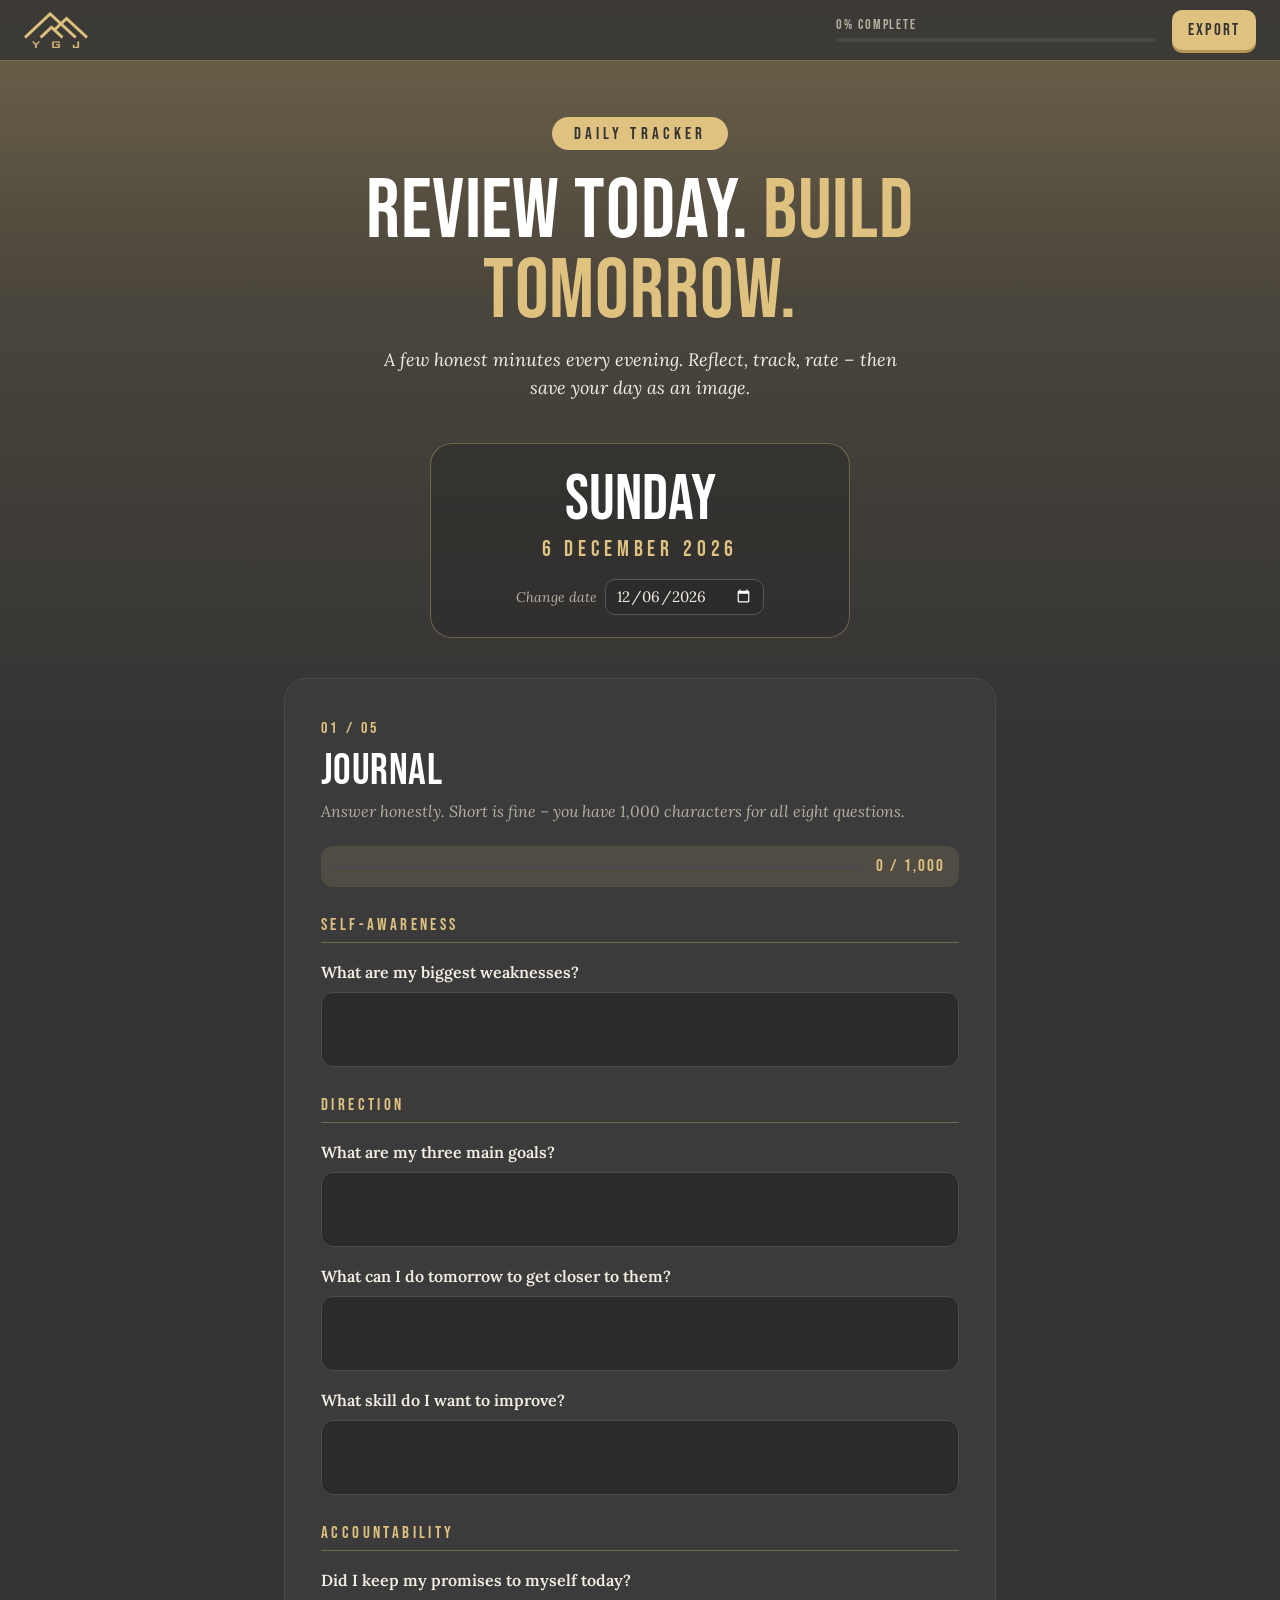
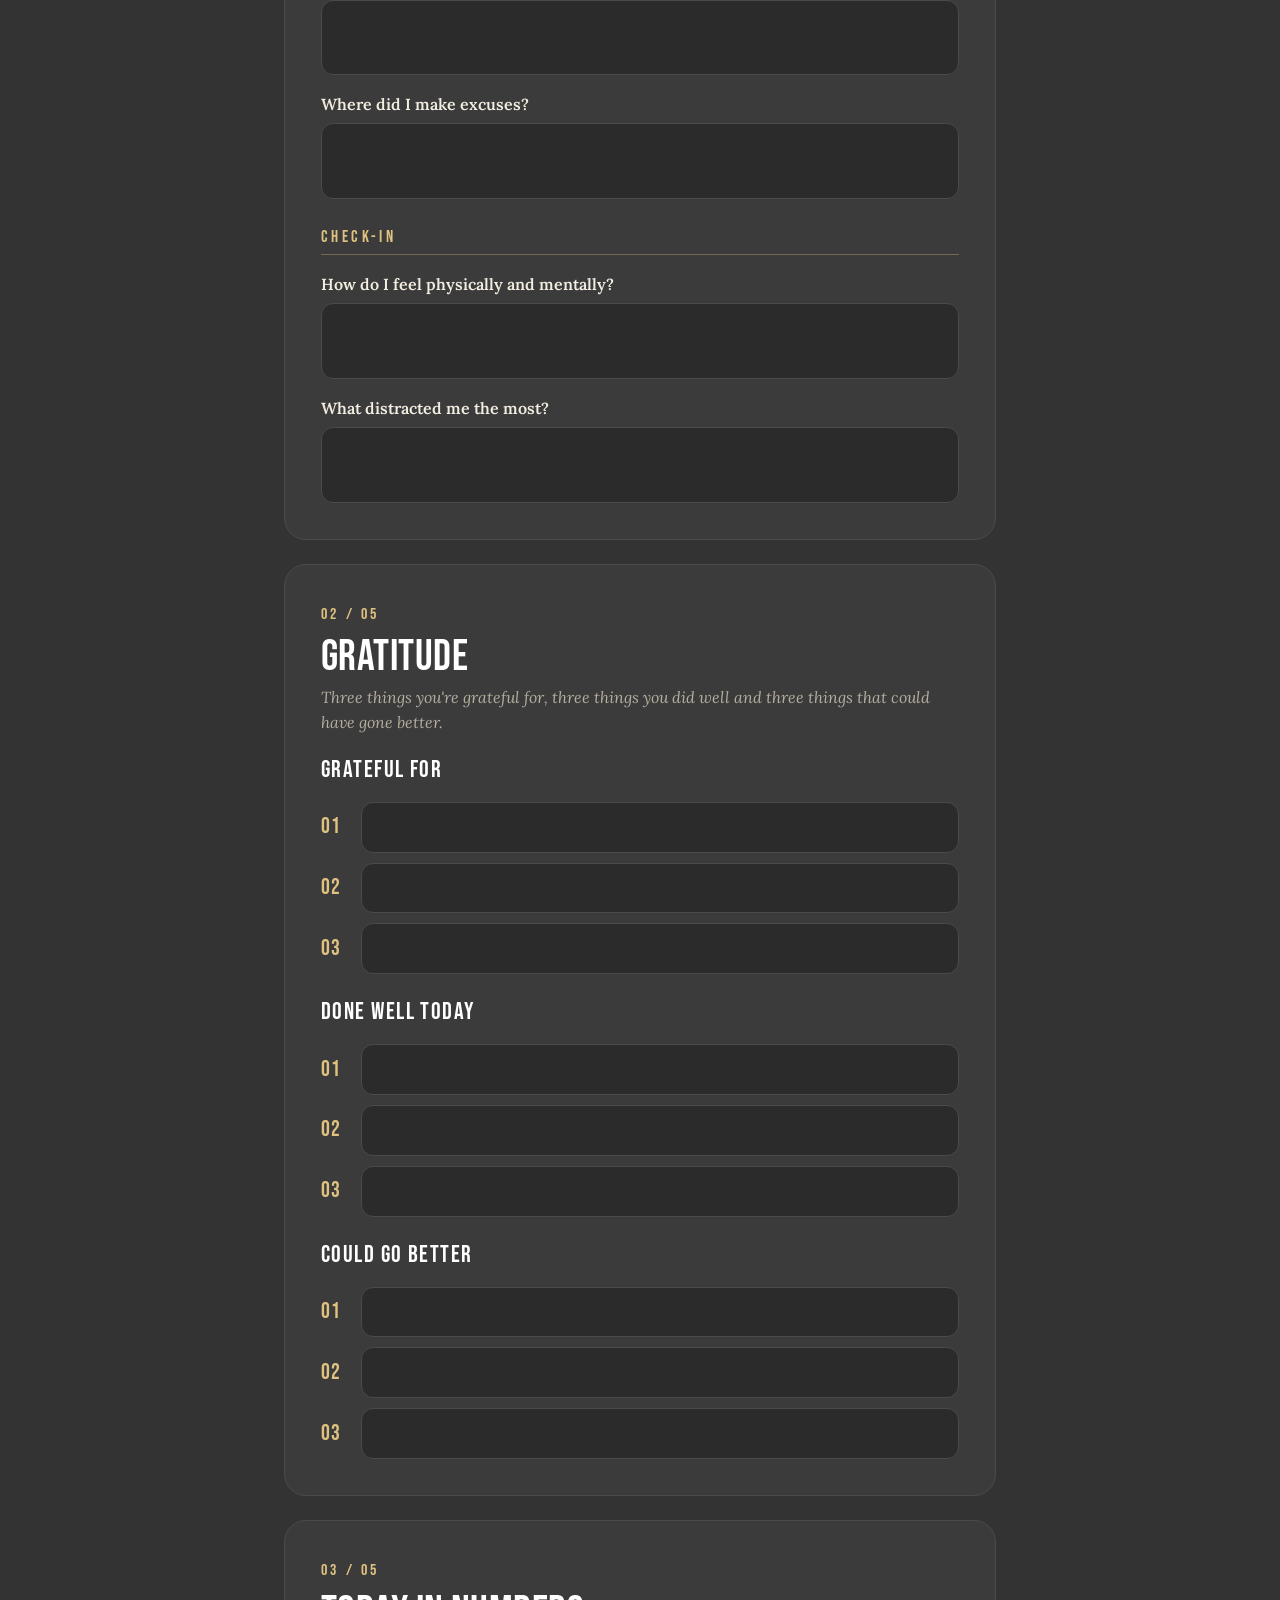
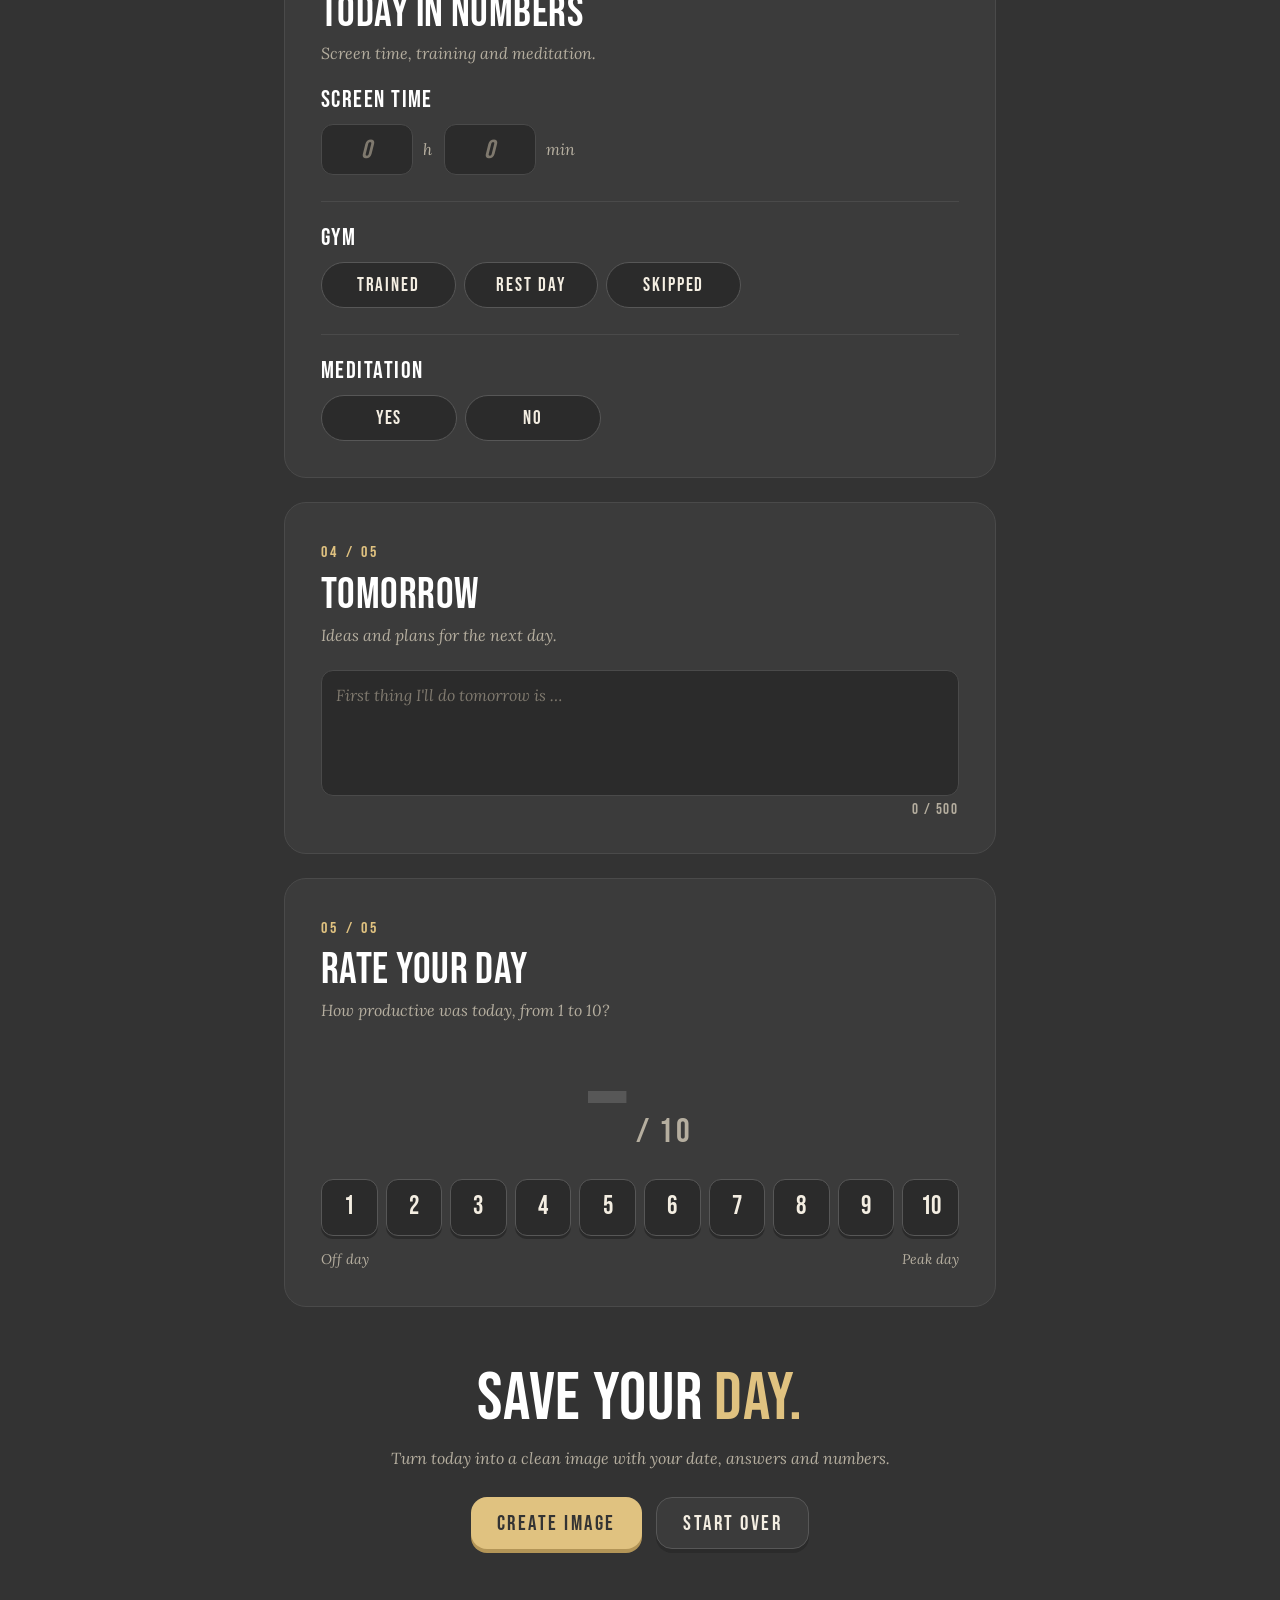
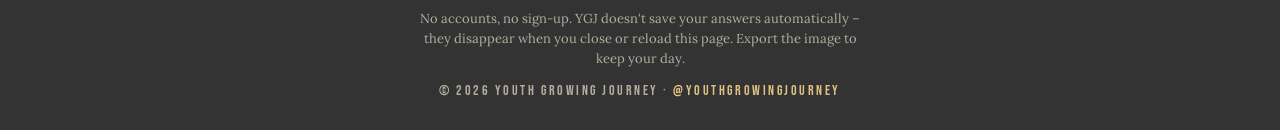
==== index.html @ 0480366d "YGJ Daily Tracker: Journal, Gratitude, Zahlen, Bewertung und Bild-Export Accountloser Tagestracker i" ====
<!doctype html>
<html lang="en">
<head>
  <meta charset="utf-8">
  <meta name="viewport" content="width=device-width, initial-scale=1, viewport-fit=cover">
  <title>YGJ Daily Tracker</title>
  <meta name="description" content="Journal, gratitude, screen time, gym, meditation and a productivity rating – review your day in a few minutes and save it as a clean image. No account needed.">
  <meta name="theme-color" content="#333333">
  <meta property="og:title" content="YGJ Daily Tracker">
  <meta property="og:description" content="Review today. Build tomorrow. A daily tracker by Youth Growing Journey – no account needed.">
  <meta property="og:type" content="website">
  <meta property="og:image" content="https://youthgrowingjourney.github.io/daily-tracker/assets/icon-512.png">
  <link rel="icon" type="image/png" sizes="48x48" href="assets/favicon-48.png">
  <link rel="apple-touch-icon" href="assets/apple-touch-icon.png">
  <link rel="manifest" href="manifest.webmanifest">
  <link rel="preload" href="assets/fonts/bebas-neue-latin.woff2" as="font" type="font/woff2" crossorigin>
  <link rel="preload" href="assets/fonts/lora-latin.woff2" as="font" type="font/woff2" crossorigin>
  <link rel="stylesheet" href="styles.css">
  <script type="module" src="app.js"></script>
</head>
<body>
  <header class="bar">
    <a class="bar-brand" href="#top" aria-label="YGJ Daily Tracker – back to top">
      <img src="assets/logo-gold.png" alt="YGJ" width="72" height="40">
    </a>
    <div class="bar-progress" aria-live="polite">
      <span class="bar-progress-label"><span id="progressValue">0</span>% complete</span>
      <span class="bar-track" aria-hidden="true"><i id="progressFill"></i></span>
    </div>
    <button type="button" class="btn btn-gold btn-small" data-action="export">Export</button>
  </header>

  <main id="top">
    <section class="hero">
      <span class="pill">Daily Tracker</span>
      <h1 class="hero-title">Review today. <em>Build tomorrow.</em></h1>
      <p class="hero-sub">A few honest minutes every evening. Reflect, track, rate&nbsp;– then save your day as an image.</p>

      <div class="day">
        <p class="day-weekday" id="dayWeekday">Today</p>
        <p class="day-date" id="dayDate"></p>
        <label class="day-change">
          <span>Change date</span>
          <input type="date" id="date" name="date" required>
        </label>
      </div>
    </section>

    <form id="tracker" autocomplete="off" novalidate>

      <!-- 01 Journal -->
      <section class="card" id="journal" aria-labelledby="journal-title">
        <header class="sec-head">
          <span class="sec-num">01 / 05</span>
          <h2 class="sec-title" id="journal-title">Journal</h2>
          <p class="sec-sub">Answer honestly. Short is fine&nbsp;– you have 1,000 characters for all eight questions.</p>
        </header>

        <div class="budget" aria-live="polite">
          <span class="budget-track" aria-hidden="true"><i id="budgetFill"></i></span>
          <span class="budget-count"><span id="budgetUsed">0</span> / 1,000</span>
        </div>

        <div class="q-group">
          <h3 class="q-group-title">Self-awareness</h3>
          <div class="field">
            <label for="q1">What are my biggest weaknesses?</label>
            <textarea id="q1" name="q1" rows="2" data-journal></textarea>
          </div>
        </div>

        <div class="q-group">
          <h3 class="q-group-title">Direction</h3>
          <div class="field">
            <label for="q2">What are my three main goals?</label>
            <textarea id="q2" name="q2" rows="2" data-journal></textarea>
          </div>
          <div class="field">
            <label for="q3">What can I do tomorrow to get closer to them?</label>
            <textarea id="q3" name="q3" rows="2" data-journal></textarea>
          </div>
          <div class="field">
            <label for="q4">What skill do I want to improve?</label>
            <textarea id="q4" name="q4" rows="2" data-journal></textarea>
          </div>
        </div>

        <div class="q-group">
          <h3 class="q-group-title">Accountability</h3>
          <div class="field">
            <label for="q5">Did I keep my promises to myself today?</label>
            <textarea id="q5" name="q5" rows="2" data-journal></textarea>
          </div>
          <div class="field">
            <label for="q6">Where did I make excuses?</label>
            <textarea id="q6" name="q6" rows="2" data-journal></textarea>
          </div>
        </div>

        <div class="q-group">
          <h3 class="q-group-title">Check-in</h3>
          <div class="field">
            <label for="q7">How do I feel physically and mentally?</label>
            <textarea id="q7" name="q7" rows="2" data-journal></textarea>
          </div>
          <div class="field">
            <label for="q8">What distracted me the most?</label>
            <textarea id="q8" name="q8" rows="2" data-journal></textarea>
          </div>
        </div>
      </section>

      <!-- 02 Gratitude -->
      <section class="card" id="gratitude" aria-labelledby="gratitude-title">
        <header class="sec-head">
          <span class="sec-num">02 / 05</span>
          <h2 class="sec-title" id="gratitude-title">Gratitude</h2>
          <p class="sec-sub">Three things you're grateful for, three things you did well and three things that could have gone better.</p>
        </header>

        <div class="lists">
          <fieldset class="list" data-list="grateful">
            <legend>Grateful for</legend>
            <label class="list-item"><span>01</span><input type="text" maxlength="80" aria-label="Grateful for, 1"></label>
            <label class="list-item"><span>02</span><input type="text" maxlength="80" aria-label="Grateful for, 2"></label>
            <label class="list-item"><span>03</span><input type="text" maxlength="80" aria-label="Grateful for, 3"></label>
          </fieldset>
          <fieldset class="list" data-list="wins">
            <legend>Done well today</legend>
            <label class="list-item"><span>01</span><input type="text" maxlength="80" aria-label="Done well today, 1"></label>
            <label class="list-item"><span>02</span><input type="text" maxlength="80" aria-label="Done well today, 2"></label>
            <label class="list-item"><span>03</span><input type="text" maxlength="80" aria-label="Done well today, 3"></label>
          </fieldset>
          <fieldset class="list" data-list="better">
            <legend>Could go better</legend>
            <label class="list-item"><span>01</span><input type="text" maxlength="80" aria-label="Could go better, 1"></label>
            <label class="list-item"><span>02</span><input type="text" maxlength="80" aria-label="Could go better, 2"></label>
            <label class="list-item"><span>03</span><input type="text" maxlength="80" aria-label="Could go better, 3"></label>
          </fieldset>
        </div>
      </section>

      <!-- 03 Zahlen -->
      <section class="card" id="numbers" aria-labelledby="numbers-title">
        <header class="sec-head">
          <span class="sec-num">03 / 05</span>
          <h2 class="sec-title" id="numbers-title">Today in numbers</h2>
          <p class="sec-sub">Screen time, training and meditation.</p>
        </header>

        <div class="stat">
          <h3 class="stat-title">Screen time</h3>
          <div class="duration">
            <label><input type="number" id="screenH" inputmode="numeric" min="0" max="24" placeholder="0"><span>h</span></label>
            <label><input type="number" id="screenM" inputmode="numeric" min="0" max="59" placeholder="0"><span>min</span></label>
          </div>
        </div>

        <div class="stat">
          <h3 class="stat-title" id="gym-title">Gym</h3>
          <div class="seg" role="radiogroup" aria-labelledby="gym-title">
            <label><input type="radio" name="gym" value="trained"><span>Trained</span></label>
            <label><input type="radio" name="gym" value="rest"><span>Rest day</span></label>
            <label><input type="radio" name="gym" value="skipped"><span>Skipped</span></label>
          </div>
          <div class="duration" id="gymDuration" hidden>
            <label><input type="number" id="gymMin" inputmode="numeric" min="0" max="600" placeholder="60"><span>min in the gym</span></label>
          </div>
        </div>

        <div class="stat">
          <h3 class="stat-title" id="med-title">Meditation</h3>
          <div class="seg" role="radiogroup" aria-labelledby="med-title" style="--options: 2">
            <label><input type="radio" name="meditation" value="yes"><span>Yes</span></label>
            <label><input type="radio" name="meditation" value="no"><span>No</span></label>
          </div>
          <div class="duration" id="medDuration" hidden>
            <label><input type="number" id="medMin" inputmode="numeric" min="0" max="600" placeholder="10"><span>min meditated</span></label>
          </div>
        </div>
      </section>

      <!-- 04 Morgen -->
      <section class="card" id="tomorrow" aria-labelledby="tomorrow-title">
        <header class="sec-head">
          <span class="sec-num">04 / 05</span>
          <h2 class="sec-title" id="tomorrow-title">Tomorrow</h2>
          <p class="sec-sub">Ideas and plans for the next day.</p>
        </header>
        <div class="field">
          <label for="plans" class="visually-hidden">Ideas and plans for tomorrow</label>
          <textarea id="plans" name="plans" rows="4" maxlength="500" placeholder="First thing I'll do tomorrow is …"></textarea>
          <span class="field-count"><span id="plansCount">0</span> / 500</span>
        </div>
      </section>

      <!-- 05 Bewertung -->
      <section class="card" id="rating" aria-labelledby="rating-title">
        <header class="sec-head">
          <span class="sec-num">05 / 05</span>
          <h2 class="sec-title" id="rating-title">Rate your day</h2>
          <p class="sec-sub">How productive was today, from 1 to 10?</p>
        </header>

        <div class="rating-display" aria-hidden="true">
          <span class="rating-big" id="ratingBig">–</span><span class="rating-of">/ 10</span>
        </div>
        <div class="rating-scale" role="radiogroup" aria-labelledby="rating-title">
          <label><input type="radio" name="rating" value="1"><span>1</span></label>
          <label><input type="radio" name="rating" value="2"><span>2</span></label>
          <label><input type="radio" name="rating" value="3"><span>3</span></label>
          <label><input type="radio" name="rating" value="4"><span>4</span></label>
          <label><input type="radio" name="rating" value="5"><span>5</span></label>
          <label><input type="radio" name="rating" value="6"><span>6</span></label>
          <label><input type="radio" name="rating" value="7"><span>7</span></label>
          <label><input type="radio" name="rating" value="8"><span>8</span></label>
          <label><input type="radio" name="rating" value="9"><span>9</span></label>
          <label><input type="radio" name="rating" value="10"><span>10</span></label>
        </div>
        <div class="rating-ends" aria-hidden="true"><span>Off day</span><span>Peak day</span></div>
      </section>

      <!-- Export -->
      <section class="export" id="export" aria-labelledby="export-title">
        <h2 class="export-title" id="export-title">Save your <em>day.</em></h2>
        <p class="sec-sub">Turn today into a clean image with your date, answers and numbers.</p>
        <div class="export-actions">
          <button type="button" class="btn btn-gold" data-action="export">Create image</button>
          <button type="button" class="btn btn-ghost" data-action="reset">Start over</button>
        </div>
      </section>
    </form>
  </main>

  <footer class="foot">
    <p class="foot-note">No accounts, no sign-up. YGJ doesn't save your answers automatically&nbsp;– they disappear when you close or reload this page. Export the image to keep your day.</p>
    <p class="foot-brand">© <span id="year">2026</span> Youth Growing Journey · <a href="https://www.instagram.com/youthgrowingjourney/" rel="noopener" target="_blank">@youthgrowingjourney</a></p>
  </footer>

  <dialog class="preview" id="preview" aria-labelledby="preview-title">
    <div class="preview-head">
      <h2 class="preview-title" id="preview-title">Your day</h2>
      <button type="button" class="preview-close" data-action="close" aria-label="Close">×</button>
    </div>
    <div class="preview-body">
      <img id="previewImg" alt="Exported daily tracker image">
    </div>
    <div class="preview-actions">
      <a class="btn btn-gold" id="downloadLink" download>Download PNG</a>
      <button type="button" class="btn btn-ghost" id="shareBtn" hidden>Share</button>
    </div>
    <p class="preview-hint">On your phone you can also press and hold the image to save it.</p>
  </dialog>

  <div class="toast" id="toast" role="status" aria-live="polite"></div>
</body>
</html>
---- styles.css ----
/*
 * YGJ Daily Tracker
 * Markenfarben laut Branding: #333333 (Dunkelgrau) und #E0C280 (Gold/Beige).
 * Schriften: Lora (Fließtext), Bebas Neue (Headlines wie in den Instagram-Posts).
 * Alle weiteren Töne sind die Abstufungen aus der YGJ-App (src/theme/index.ts).
 */

/* Schriften lokal, damit keine Anfrage an Google-Server geht */
@font-face {
  font-family: 'Bebas Neue';
  font-style: normal;
  font-weight: 400;
  font-display: swap;
  src: url(assets/fonts/bebas-neue-latin.woff2) format('woff2');
  unicode-range: U+0000-00FF, U+0131, U+0152-0153, U+02BB-02BC, U+02C6, U+02DA, U+02DC, U+0304, U+0308, U+0329, U+2000-206F, U+20AC, U+2122, U+2191, U+2193, U+2212, U+2215, U+FEFF, U+FFFD;
}
@font-face {
  font-family: 'Bebas Neue';
  font-style: normal;
  font-weight: 400;
  font-display: swap;
  src: url(assets/fonts/bebas-neue-latin-ext.woff2) format('woff2');
  unicode-range: U+0100-02BA, U+02BD-02C5, U+02C7-02CC, U+02CE-02D7, U+02DD-02FF, U+0304, U+0308, U+0329, U+1D00-1DBF, U+1E00-1E9F, U+1EF2-1EFF, U+2020, U+20A0-20AB, U+20AD-20C4, U+2113, U+2C60-2C7F, U+A720-A7FF;
}
@font-face {
  font-family: 'Lora';
  font-style: normal;
  font-weight: 400 700;
  font-display: swap;
  src: url(assets/fonts/lora-latin.woff2) format('woff2');
  unicode-range: U+0000-00FF, U+0131, U+0152-0153, U+02BB-02BC, U+02C6, U+02DA, U+02DC, U+0304, U+0308, U+0329, U+2000-206F, U+20AC, U+2122, U+2191, U+2193, U+2212, U+2215, U+FEFF, U+FFFD;
}
@font-face {
  font-family: 'Lora';
  font-style: normal;
  font-weight: 400 700;
  font-display: swap;
  src: url(assets/fonts/lora-latin-ext.woff2) format('woff2');
  unicode-range: U+0100-02BA, U+02BD-02C5, U+02C7-02CC, U+02CE-02D7, U+02DD-02FF, U+0304, U+0308, U+0329, U+1D00-1DBF, U+1E00-1E9F, U+1EF2-1EFF, U+2020, U+20A0-20AB, U+20AD-20C4, U+2113, U+2C60-2C7F, U+A720-A7FF;
}
@font-face {
  font-family: 'Lora';
  font-style: italic;
  font-weight: 400 700;
  font-display: swap;
  src: url(assets/fonts/lora-italic-latin.woff2) format('woff2');
  unicode-range: U+0000-00FF, U+0131, U+0152-0153, U+02BB-02BC, U+02C6, U+02DA, U+02DC, U+0304, U+0308, U+0329, U+2000-206F, U+20AC, U+2122, U+2191, U+2193, U+2212, U+2215, U+FEFF, U+FFFD;
}
@font-face {
  font-family: 'Lora';
  font-style: italic;
  font-weight: 400 700;
  font-display: swap;
  src: url(assets/fonts/lora-italic-latin-ext.woff2) format('woff2');
  unicode-range: U+0100-02BA, U+02BD-02C5, U+02C7-02CC, U+02CE-02D7, U+02DD-02FF, U+0304, U+0308, U+0329, U+1D00-1DBF, U+1E00-1E9F, U+1EF2-1EFF, U+2020, U+20A0-20AB, U+20AD-20C4, U+2113, U+2C60-2C7F, U+A720-A7FF;
}

:root {
  /* Markenfarben */
  --bg: #333333;
  --gold: #E0C280;

  /* Abstufungen Dunkelgrau */
  --bg-deep: #2B2B2B;
  --surface: #3B3B3B;
  --surface-high: #444444;
  --border: #4A4A4A;
  --border-strong: #575757;

  /* Abstufungen Gold */
  --gold-deep: #B39557;
  --gold-light: #EFDDB4;
  --gold-soft: rgba(224, 194, 128, 0.12);
  --gold-line: rgba(224, 194, 128, 0.35);

  /* Text */
  --text: #F4EEE2;
  --text-muted: #B5AE9F;
  --text-faint: #7F796E;
  --on-gold: #333333;

  --display: 'Bebas Neue', 'Arial Narrow', sans-serif;
  --serif: 'Lora', Georgia, 'Times New Roman', serif;

  --radius-sm: 10px;
  --radius-md: 16px;
  --radius-lg: 22px;
  --edge: 4px; /* "3D"-Kante unter Buttons wie in der App */
  --gutter: 16px;

  color-scheme: dark;
}

*,
*::before,
*::after {
  box-sizing: border-box;
}

html {
  -webkit-text-size-adjust: 100%;
  scroll-behavior: smooth;
  scroll-padding-top: 84px;
}

body {
  margin: 0;
  min-height: 100vh;
  background:
    linear-gradient(180deg, #6F6349 0, #4A453C 300px, #333333 760px) top / 100% 760px no-repeat,
    var(--bg);
  color: var(--text);
  font: 400 16px/1.6 var(--serif);
  overflow-x: hidden;
}

img {
  display: block;
  max-width: 100%;
}

a {
  color: var(--gold);
}

.visually-hidden {
  position: absolute !important;
  width: 1px;
  height: 1px;
  overflow: hidden;
  clip: rect(0 0 0 0);
  white-space: nowrap;
}

:focus-visible {
  outline: 2px solid var(--gold);
  outline-offset: 3px;
}

/* ---------- Kopfleiste ---------- */

.bar {
  position: sticky;
  top: 0;
  z-index: 20;
  display: flex;
  align-items: center;
  gap: 16px;
  padding: 10px var(--gutter);
  padding-top: max(10px, env(safe-area-inset-top));
  background: rgba(51, 51, 51, 0.82);
  -webkit-backdrop-filter: blur(12px);
  backdrop-filter: blur(12px);
  border-bottom: 1px solid var(--gold-line);
}

.bar-brand img {
  width: 64px;
  height: auto;
}

.bar-progress {
  flex: 1;
  display: flex;
  flex-direction: column;
  gap: 6px;
  min-width: 0;
  max-width: 320px;
  margin-left: auto;
}

.bar-progress-label {
  font: 400 14px/1 var(--display);
  letter-spacing: 0.14em;
  text-transform: uppercase;
  color: var(--text-muted);
}

.bar-track,
.budget-track {
  position: relative;
  display: block;
  height: 4px;
  border-radius: 999px;
  background: var(--border);
  overflow: hidden;
}

.bar-track i,
.budget-track i {
  position: absolute;
  inset: 0 auto 0 0;
  width: 0;
  background: var(--gold);
  border-radius: inherit;
  transition: width 0.25s ease;
}

/* ---------- Buttons ---------- */

.btn {
  display: inline-flex;
  align-items: center;
  justify-content: center;
  gap: 8px;
  min-height: 52px;
  padding: 0 26px;
  border: 0;
  border-radius: var(--radius-md);
  font: 400 21px/1 var(--display);
  letter-spacing: 0.12em;
  text-transform: uppercase;
  text-decoration: none;
  cursor: pointer;
  transition: transform 0.08s ease, box-shadow 0.08s ease, background-color 0.15s ease;
  -webkit-tap-highlight-color: transparent;
}

.btn:active {
  transform: translateY(var(--edge));
}

.btn-gold {
  background: var(--gold);
  color: var(--on-gold);
  box-shadow: 0 var(--edge) 0 var(--gold-deep);
}

.btn-gold:hover {
  background: var(--gold-light);
}

.btn-gold:active {
  box-shadow: 0 0 0 var(--gold-deep);
}

.btn-ghost {
  background: var(--surface);
  color: var(--text);
  border: 1.5px solid var(--border-strong);
  box-shadow: 0 var(--edge) 0 var(--bg-deep);
}

.btn-ghost:hover {
  border-color: var(--gold-line);
}

.btn-ghost:active {
  box-shadow: 0 0 0 var(--bg-deep);
}

.btn-small {
  min-height: 40px;
  padding: 0 16px;
  font-size: 17px;
  border-radius: var(--radius-sm);
  box-shadow: 0 3px 0 var(--gold-deep);
}

.btn-small:active {
  transform: translateY(3px);
}

/* ---------- Hero ---------- */

main {
  width: 100%;
  max-width: 760px;
  margin: 0 auto;
  padding: 0 var(--gutter);
}

.hero {
  padding: 56px 0 40px;
  text-align: center;
}

.pill {
  display: inline-block;
  padding: 9px 22px 7px;
  border-radius: 999px;
  background: var(--gold);
  color: var(--on-gold);
  font: 400 17px/1 var(--display);
  letter-spacing: 0.24em;
  text-transform: uppercase;
}

.hero-title,
.export-title {
  margin: 22px 0 14px;
  font: 400 clamp(48px, 11vw, 84px)/0.95 var(--display);
  letter-spacing: 0.01em;
  text-transform: uppercase;
  color: #FFFFFF;
}

.hero-title em,
.export-title em {
  font-style: normal;
  color: var(--gold);
}

.hero-sub {
  max-width: 30em;
  margin: 0 auto;
  font-style: italic;
  font-size: 18px;
  color: var(--text);
}

.day {
  margin: 40px auto 0;
  padding: 26px 20px 22px;
  max-width: 420px;
  border: 1.5px solid var(--gold-line);
  border-radius: var(--radius-lg);
  background: rgba(43, 43, 43, 0.55);
}

.day-weekday {
  margin: 0;
  font: 400 64px/0.95 var(--display);
  text-transform: uppercase;
  color: #FFFFFF;
}

.day-date {
  margin: 8px 0 0;
  font: 400 22px/1 var(--display);
  letter-spacing: 0.22em;
  text-transform: uppercase;
  color: var(--gold);
}

.day-change {
  position: relative;
  display: inline-flex;
  align-items: center;
  gap: 8px;
  margin-top: 18px;
  font-size: 14px;
  font-style: italic;
  color: var(--text-muted);
  cursor: pointer;
}

.day-change input {
  min-height: 36px;
  padding: 4px 10px;
  border: 1.5px solid var(--border-strong);
  border-radius: var(--radius-sm);
  background: var(--bg-deep);
  color: var(--text);
  font: 400 15px/1 var(--serif);
}

.day-change input:focus-visible {
  outline: none;
  border-color: var(--gold);
  box-shadow: 0 0 0 3px var(--gold-soft);
}

/* ---------- Karten und Abschnitte ---------- */

.card {
  margin: 0 0 24px;
  padding: 28px 22px;
  border: 1px solid var(--border);
  border-radius: var(--radius-lg);
  background: var(--surface);
}

.sec-head {
  margin-bottom: 22px;
}

.sec-num {
  font: 400 16px/1 var(--display);
  letter-spacing: 0.2em;
  color: var(--gold);
}

.sec-title {
  margin: 8px 0 6px;
  font: 400 44px/1 var(--display);
  letter-spacing: 0.01em;
  text-transform: uppercase;
  color: #FFFFFF;
}

.sec-sub {
  margin: 0;
  font-style: italic;
  color: var(--text-muted);
}

/* ---------- Eingabefelder ---------- */

.field {
  position: relative;
  margin-top: 18px;
}

.field label {
  display: block;
  margin-bottom: 8px;
  font-weight: 600;
  line-height: 1.4;
  color: var(--text);
}

textarea,
.list-item input,
.duration input {
  width: 100%;
  padding: 12px 14px;
  border: 1.5px solid var(--border);
  border-radius: 12px;
  background: var(--bg-deep);
  color: var(--text);
  font: 400 16px/1.55 var(--serif);
  transition: border-color 0.15s ease, box-shadow 0.15s ease;
}

textarea {
  display: block;
  min-height: 56px;
  resize: none;
  overflow: hidden;
}

textarea::placeholder,
input::placeholder {
  color: var(--text-faint);
  font-style: italic;
}

textarea:focus-visible,
.list-item input:focus-visible,
.duration input:focus-visible {
  outline: none;
  border-color: var(--gold);
  box-shadow: 0 0 0 3px var(--gold-soft);
}

.field-count {
  display: block;
  margin-top: 6px;
  text-align: right;
  font: 400 15px/1 var(--display);
  letter-spacing: 0.12em;
  color: var(--text-muted);
}

/* Zeichenbudget Journal */
.budget {
  display: flex;
  align-items: center;
  gap: 14px;
  padding: 12px 14px;
  border-radius: 12px;
  background: var(--gold-soft);
}

.budget-track {
  flex: 1;
}

.budget-count {
  font: 400 17px/1 var(--display);
  letter-spacing: 0.12em;
  color: var(--gold);
  white-space: nowrap;
}

.budget.is-full .budget-count::after {
  content: ' · limit reached';
}

.q-group {
  margin-top: 30px;
}

.q-group-title {
  margin: 0;
  padding-bottom: 8px;
  border-bottom: 1px solid var(--gold-line);
  font: 400 17px/1 var(--display);
  letter-spacing: 0.2em;
  text-transform: uppercase;
  color: var(--gold);
}

/* Listen (Dankbarkeit) */
.lists {
  display: grid;
  gap: 26px;
}

.list {
  margin: 0;
  padding: 0;
  border: 0;
  min-width: 0;
}

.list legend {
  padding: 0;
  margin-bottom: 10px;
  font: 400 24px/1 var(--display);
  letter-spacing: 0.06em;
  text-transform: uppercase;
  color: #FFFFFF;
}

.list-item {
  display: flex;
  align-items: center;
  gap: 12px;
  margin-top: 10px;
}

.list-item span {
  flex: none;
  width: 28px;
  font: 400 22px/1 var(--display);
  letter-spacing: 0.06em;
  color: var(--gold);
}

/* Zahlen */
.stat + .stat {
  margin-top: 26px;
  padding-top: 24px;
  border-top: 1px solid var(--border);
}

.stat-title {
  margin: 0 0 12px;
  font: 400 24px/1 var(--display);
  letter-spacing: 0.06em;
  text-transform: uppercase;
  color: #FFFFFF;
}

.duration {
  display: flex;
  flex-wrap: wrap;
  gap: 12px;
}

.stat .seg + .duration {
  margin-top: 14px;
}

.duration label {
  display: flex;
  align-items: center;
  gap: 10px;
  color: var(--text-muted);
  font-style: italic;
}

.duration input {
  width: 92px;
  text-align: center;
  font: 400 26px/1 var(--display);
  letter-spacing: 0.06em;
  padding: 10px 8px 8px;
  -moz-appearance: textfield;
}

.duration input::-webkit-outer-spin-button,
.duration input::-webkit-inner-spin-button {
  -webkit-appearance: none;
  margin: 0;
}

.duration[hidden] {
  display: none;
}

/* Segment-Auswahl und Bewertung: Radio unsichtbar, Label als Button */
/* gleich breite Segmente, damit drei Optionen auch bei 375 px in eine Zeile passen */
.seg {
  display: grid;
  grid-auto-flow: column;
  grid-auto-columns: minmax(0, 1fr);
  gap: 8px;
  max-width: calc(var(--options, 3) * 140px);
}

.seg label,
.rating-scale label {
  position: relative;
}

.seg input,
.rating-scale input {
  position: absolute;
  inset: 0;
  opacity: 0;
  pointer-events: none;
}

.seg span,
.rating-scale span {
  display: inline-flex;
  align-items: center;
  justify-content: center;
  border: 1.5px solid var(--border-strong);
  background: var(--bg-deep);
  color: var(--text);
  cursor: pointer;
  user-select: none;
  transition: background-color 0.15s ease, color 0.15s ease, border-color 0.15s ease, transform 0.08s ease;
  -webkit-tap-highlight-color: transparent;
}

.seg span {
  width: 100%;
  min-height: 46px;
  padding: 0 8px;
  border-radius: 999px;
  font: 400 19px/1 var(--display);
  letter-spacing: 0.1em;
  text-transform: uppercase;
  white-space: nowrap;
}

.seg label:hover span,
.rating-scale label:hover span {
  border-color: var(--gold-line);
}

.seg input:checked + span,
.rating-scale input:checked + span {
  background: var(--gold);
  border-color: var(--gold);
  color: var(--on-gold);
}

.seg input:focus-visible + span,
.rating-scale input:focus-visible + span {
  outline: 2px solid var(--gold);
  outline-offset: 3px;
}

/* Bewertung */
.rating-display {
  display: flex;
  align-items: baseline;
  justify-content: center;
  gap: 10px;
  margin: 4px 0 18px;
}

.rating-big {
  font: 400 128px/0.9 var(--display);
  color: transparent;
  -webkit-text-stroke: 2px var(--gold);
}

.rating-big.is-empty {
  color: var(--border-strong);
  -webkit-text-stroke: 0;
}

.rating-of {
  font: 400 34px/1 var(--display);
  letter-spacing: 0.08em;
  color: var(--text-muted);
}

.rating-scale {
  display: grid;
  grid-template-columns: repeat(10, 1fr);
  gap: 8px;
}

.rating-scale span {
  width: 100%;
  aspect-ratio: 1;
  border-radius: 12px;
  font: 400 26px/1 var(--display);
  box-shadow: 0 3px 0 var(--bg-deep);
}

.rating-scale input:checked + span {
  box-shadow: 0 3px 0 var(--gold-deep);
}

.rating-scale label:active span {
  transform: translateY(3px);
  box-shadow: none;
}

.rating-ends {
  display: flex;
  justify-content: space-between;
  margin-top: 12px;
  font-size: 14px;
  font-style: italic;
  color: var(--text-muted);
}

/* Export */
.export {
  padding: 36px 0 12px;
  text-align: center;
}

.export-title {
  margin-top: 0;
  font-size: clamp(44px, 10vw, 68px);
}

.export-actions {
  display: flex;
  flex-wrap: wrap;
  justify-content: center;
  gap: 14px;
  margin-top: 26px;
}

/* ---------- Fußzeile ---------- */

.foot {
  max-width: 760px;
  margin: 0 auto;
  padding: 48px var(--gutter) max(32px, env(safe-area-inset-bottom));
  text-align: center;
}

.foot-note {
  max-width: 34em;
  margin: 0 auto;
  font-size: 13px;
  line-height: 1.55;
  color: var(--text-muted);
}

.foot-brand {
  margin: 14px 0 0;
  font: 400 14px/1 var(--display);
  letter-spacing: 0.18em;
  text-transform: uppercase;
  color: var(--text-muted);
}

.foot-brand a {
  color: var(--gold);
  text-decoration: none;
}

.foot-brand a:hover {
  text-decoration: underline;
}

/* ---------- Vorschau-Dialog ---------- */

.preview {
  width: min(560px, calc(100vw - 2 * var(--gutter)));
  max-height: calc(100dvh - 32px);
  padding: 0;
  border: 1px solid var(--gold-line);
  border-radius: var(--radius-lg);
  background: var(--surface);
  color: var(--text);
  overflow: hidden;
}

.preview[open] {
  display: flex;
  flex-direction: column;
}

.preview::backdrop {
  background: rgba(20, 20, 20, 0.72);
}

.preview-head {
  display: flex;
  align-items: center;
  justify-content: space-between;
  padding: 16px 18px 12px 22px;
}

.preview-title {
  margin: 0;
  font: 400 30px/1 var(--display);
  letter-spacing: 0.04em;
  text-transform: uppercase;
}

.preview-close {
  width: 40px;
  height: 40px;
  border: 1.5px solid var(--border-strong);
  border-radius: 50%;
  background: var(--bg-deep);
  color: var(--text);
  font: 400 24px/1 var(--serif);
  cursor: pointer;
}

.preview-body {
  flex: 1;
  min-height: 0;
  overflow-y: auto;
  padding: 0 18px;
}

.preview-body img {
  width: 100%;
  border-radius: 12px;
  border: 1px solid var(--border);
}

.preview-actions {
  display: flex;
  flex-wrap: wrap;
  gap: 12px;
  padding: 18px 18px 8px;
}

.preview-actions .btn {
  flex: 1 1 160px;
}

.preview-hint {
  margin: 0;
  padding: 4px 18px 18px;
  font-size: 13px;
  font-style: italic;
  text-align: center;
  color: var(--text-muted);
}

/* ---------- Toast ---------- */

.toast {
  position: fixed;
  left: 50%;
  bottom: max(24px, env(safe-area-inset-bottom));
  z-index: 50;
  max-width: calc(100vw - 2 * var(--gutter));
  padding: 12px 20px;
  border-radius: 999px;
  background: var(--gold);
  color: var(--on-gold);
  font-weight: 600;
  font-size: 15px;
  text-align: center;
  box-shadow: 0 8px 24px rgba(0, 0, 0, 0.35);
  opacity: 0;
  transform: translate(-50%, 12px);
  pointer-events: none;
  transition: opacity 0.2s ease, transform 0.2s ease;
}

.toast.is-visible {
  opacity: 1;
  transform: translate(-50%, 0);
}

/* ---------- Größere Bildschirme ---------- */

@media (min-width: 640px) {
  :root {
    --gutter: 24px;
  }

  .card {
    padding: 36px 36px;
  }
}

@media (max-width: 479px) {
  .rating-scale {
    grid-template-columns: repeat(5, 1fr);
  }

  .bar-progress-label {
    font-size: 13px;
  }

  .day-weekday {
    font-size: 56px;
  }
}

@media (prefers-reduced-motion: reduce) {
  html {
    scroll-behavior: auto;
  }

  *,
  *::before,
  *::after {
    transition: none !important;
  }
}
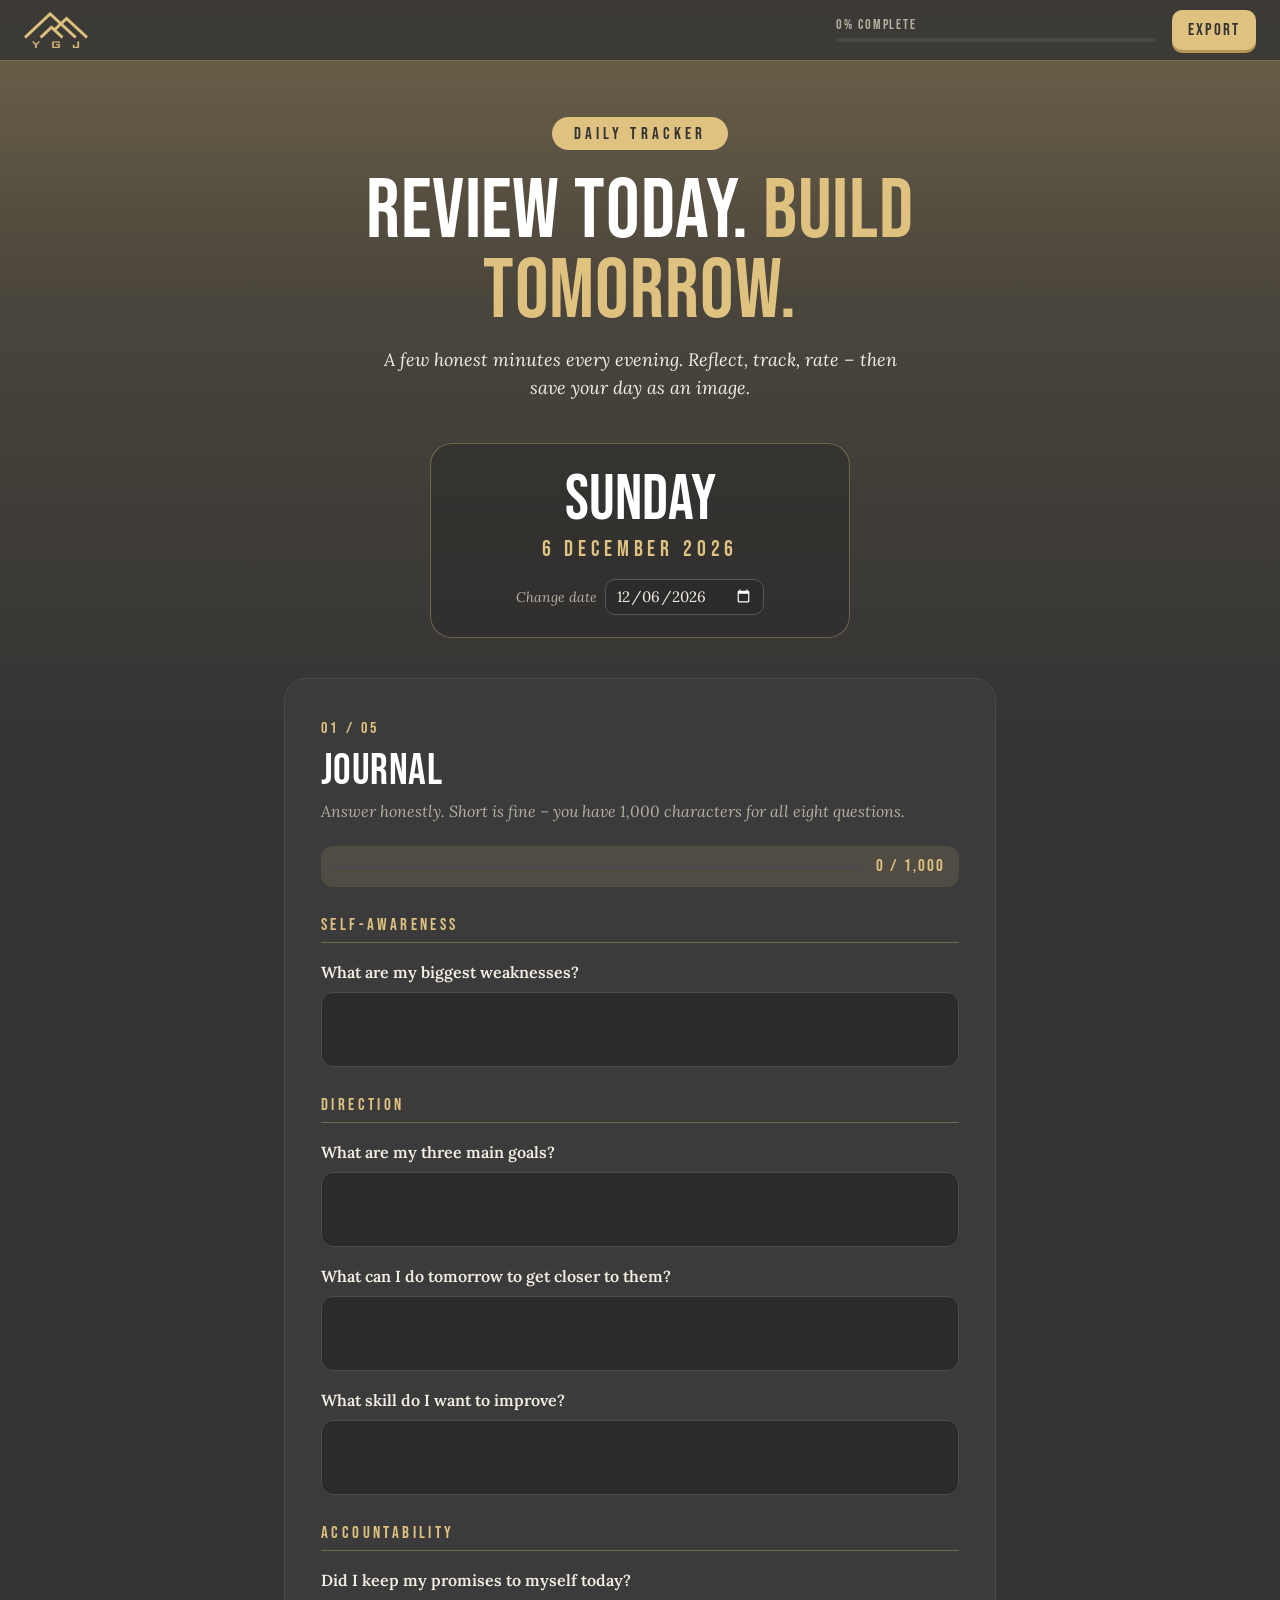
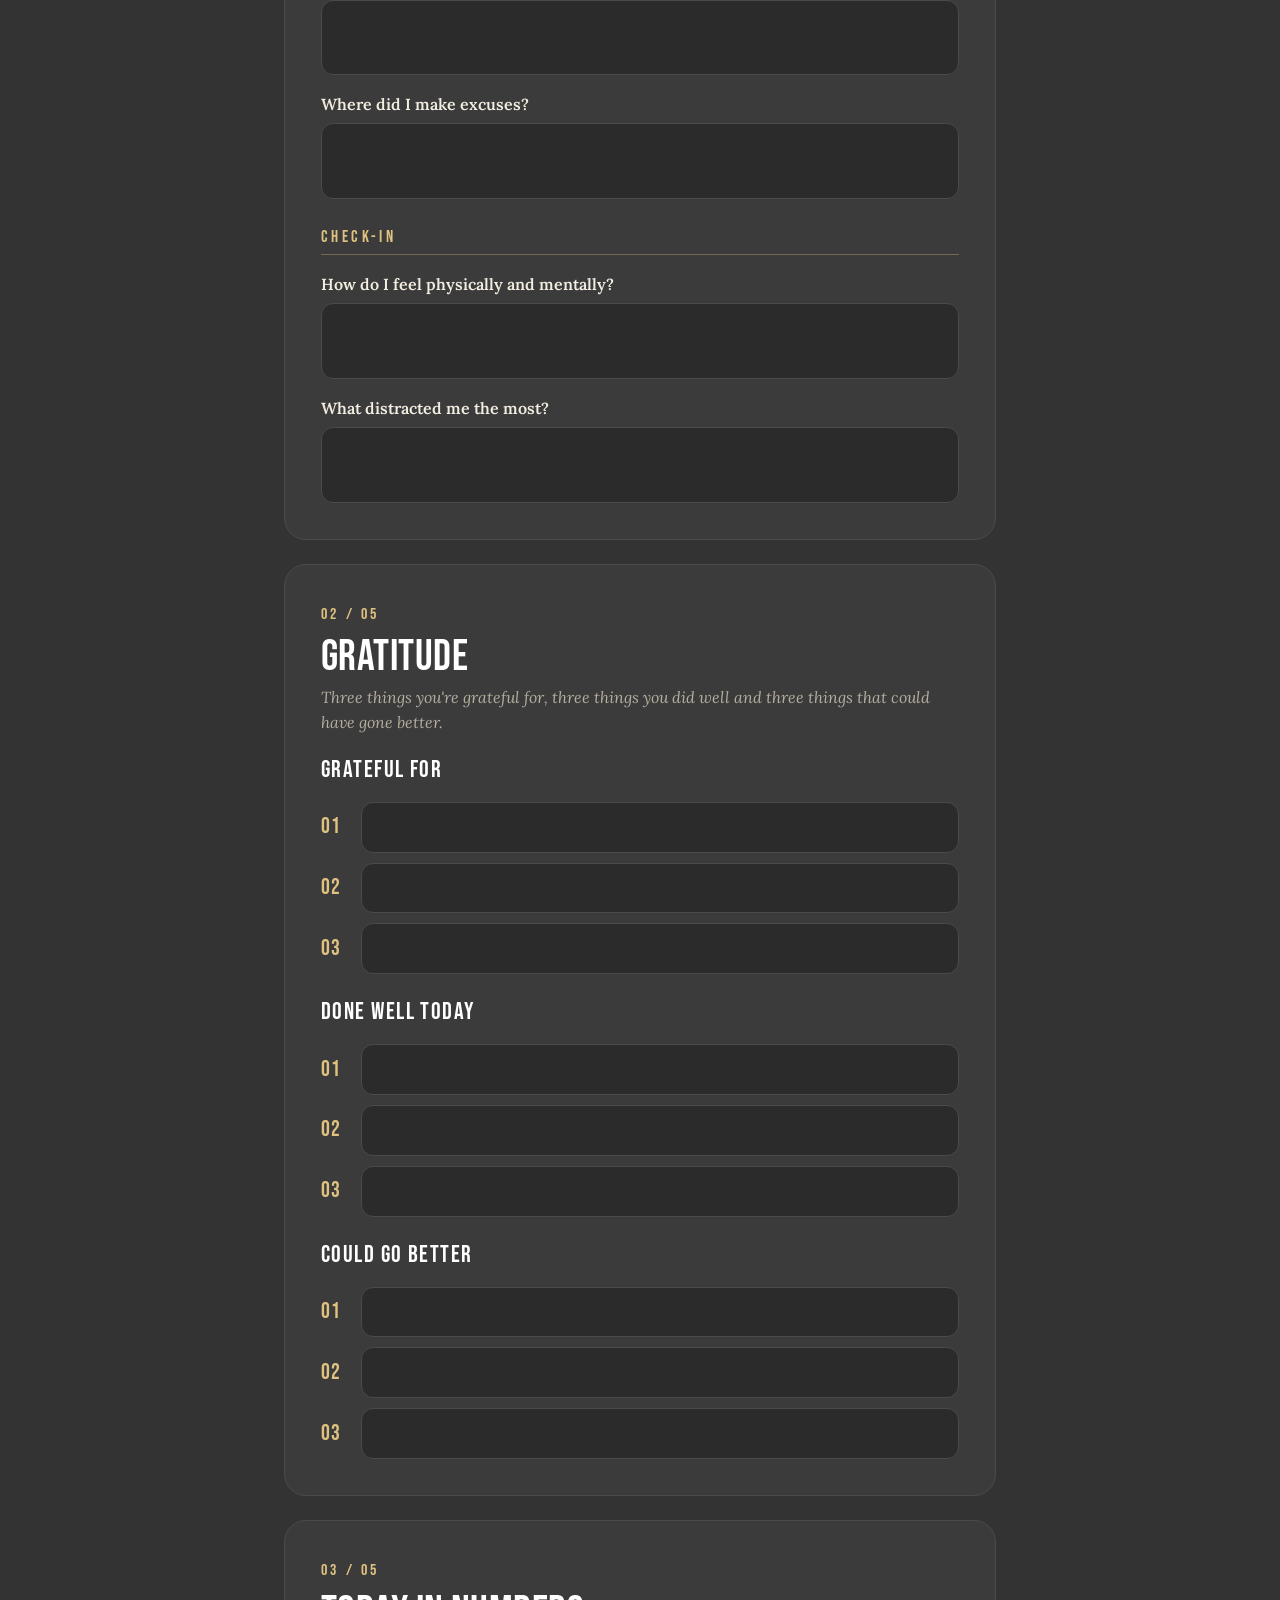
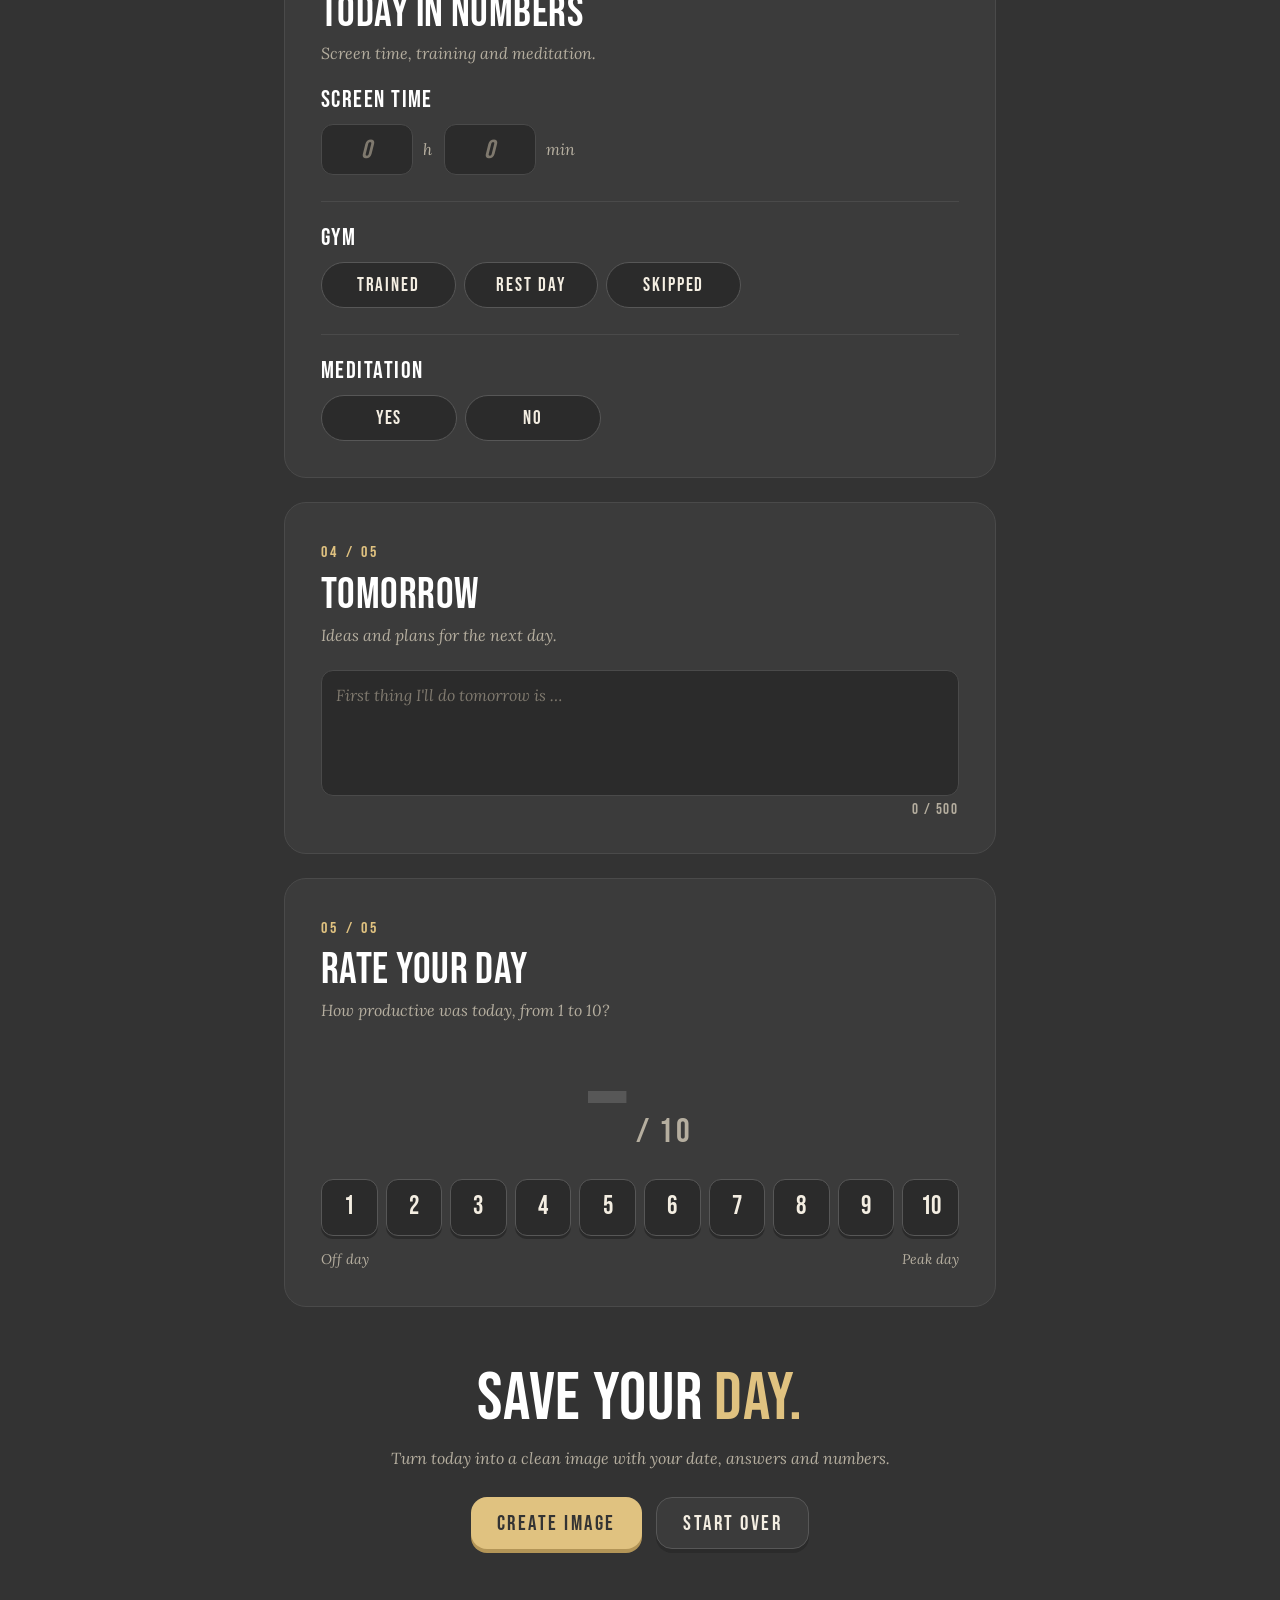
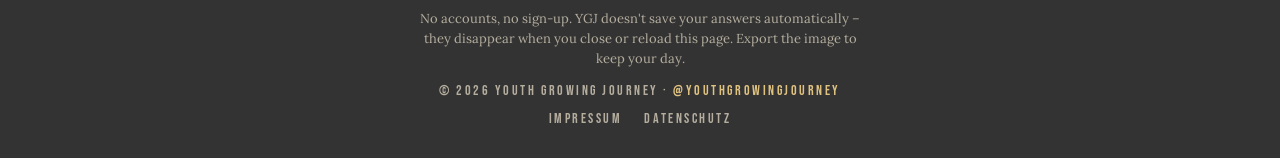
==== commit ef9f82fa: "Impressum und Datenschutzerklärung, Links im Footer Beide Seiten im Tracker-Design, auf Deutsch. Dat" ====
--- a/index.html
+++ b/index.html
@@ -235,6 +235,11 @@
   <footer class="foot">
     <p class="foot-note">No accounts, no sign-up. YGJ doesn't save your answers automatically&nbsp;– they disappear when you close or reload this page. Export the image to keep your day.</p>
     <p class="foot-brand">© <span id="year">2026</span> Youth Growing Journey · <a href="https://www.instagram.com/youthgrowingjourney/" rel="noopener" target="_blank">@youthgrowingjourney</a></p>
+    <!-- neuer Tab, damit die Eingaben im Tracker erhalten bleiben -->
+    <nav class="foot-links" aria-label="Legal">
+      <a href="impressum.html" target="_blank">Impressum</a>
+      <a href="datenschutz.html" target="_blank">Datenschutz</a>
+    </nav>
   </footer>
 
   <dialog class="preview" id="preview" aria-labelledby="preview-title">
--- a/styles.css
+++ b/styles.css
@@ -756,6 +756,80 @@
 
 .foot-brand a:hover {
   text-decoration: underline;
+}
+
+.foot-links {
+  display: flex;
+  justify-content: center;
+  gap: 22px;
+  margin-top: 14px;
+  font: 400 14px/1 var(--display);
+  letter-spacing: 0.18em;
+  text-transform: uppercase;
+}
+
+.foot-links a {
+  color: var(--text-muted);
+  text-decoration: none;
+}
+
+.foot-links a:hover,
+.foot-links a[aria-current='page'] {
+  color: var(--gold);
+}
+
+/* ---------- Impressum und Datenschutz ---------- */
+
+.bar-back {
+  margin-left: auto;
+}
+
+.legal {
+  padding-top: 48px;
+}
+
+.legal-title {
+  margin: 18px 0 12px;
+  font: 400 clamp(44px, 11vw, 72px)/0.95 var(--display);
+  text-transform: uppercase;
+  color: #FFFFFF;
+  overflow-wrap: break-word;
+  hyphens: manual;
+}
+
+.legal-intro {
+  max-width: 34em;
+  margin: 0 0 28px;
+  font-size: 17px;
+  font-style: italic;
+  color: var(--text);
+}
+
+.legal .card {
+  margin-top: 24px;
+}
+
+.legal section + section {
+  margin-top: 24px;
+  padding-top: 22px;
+  border-top: 1px solid var(--border);
+}
+
+.legal h2 {
+  margin: 0 0 10px;
+  font: 400 24px/1.1 var(--display);
+  letter-spacing: 0.06em;
+  text-transform: uppercase;
+  color: var(--gold);
+}
+
+.legal p {
+  margin: 0 0 10px;
+  overflow-wrap: anywhere;
+}
+
+.legal p:last-child {
+  margin-bottom: 0;
 }
 
 /* ---------- Vorschau-Dialog ---------- */
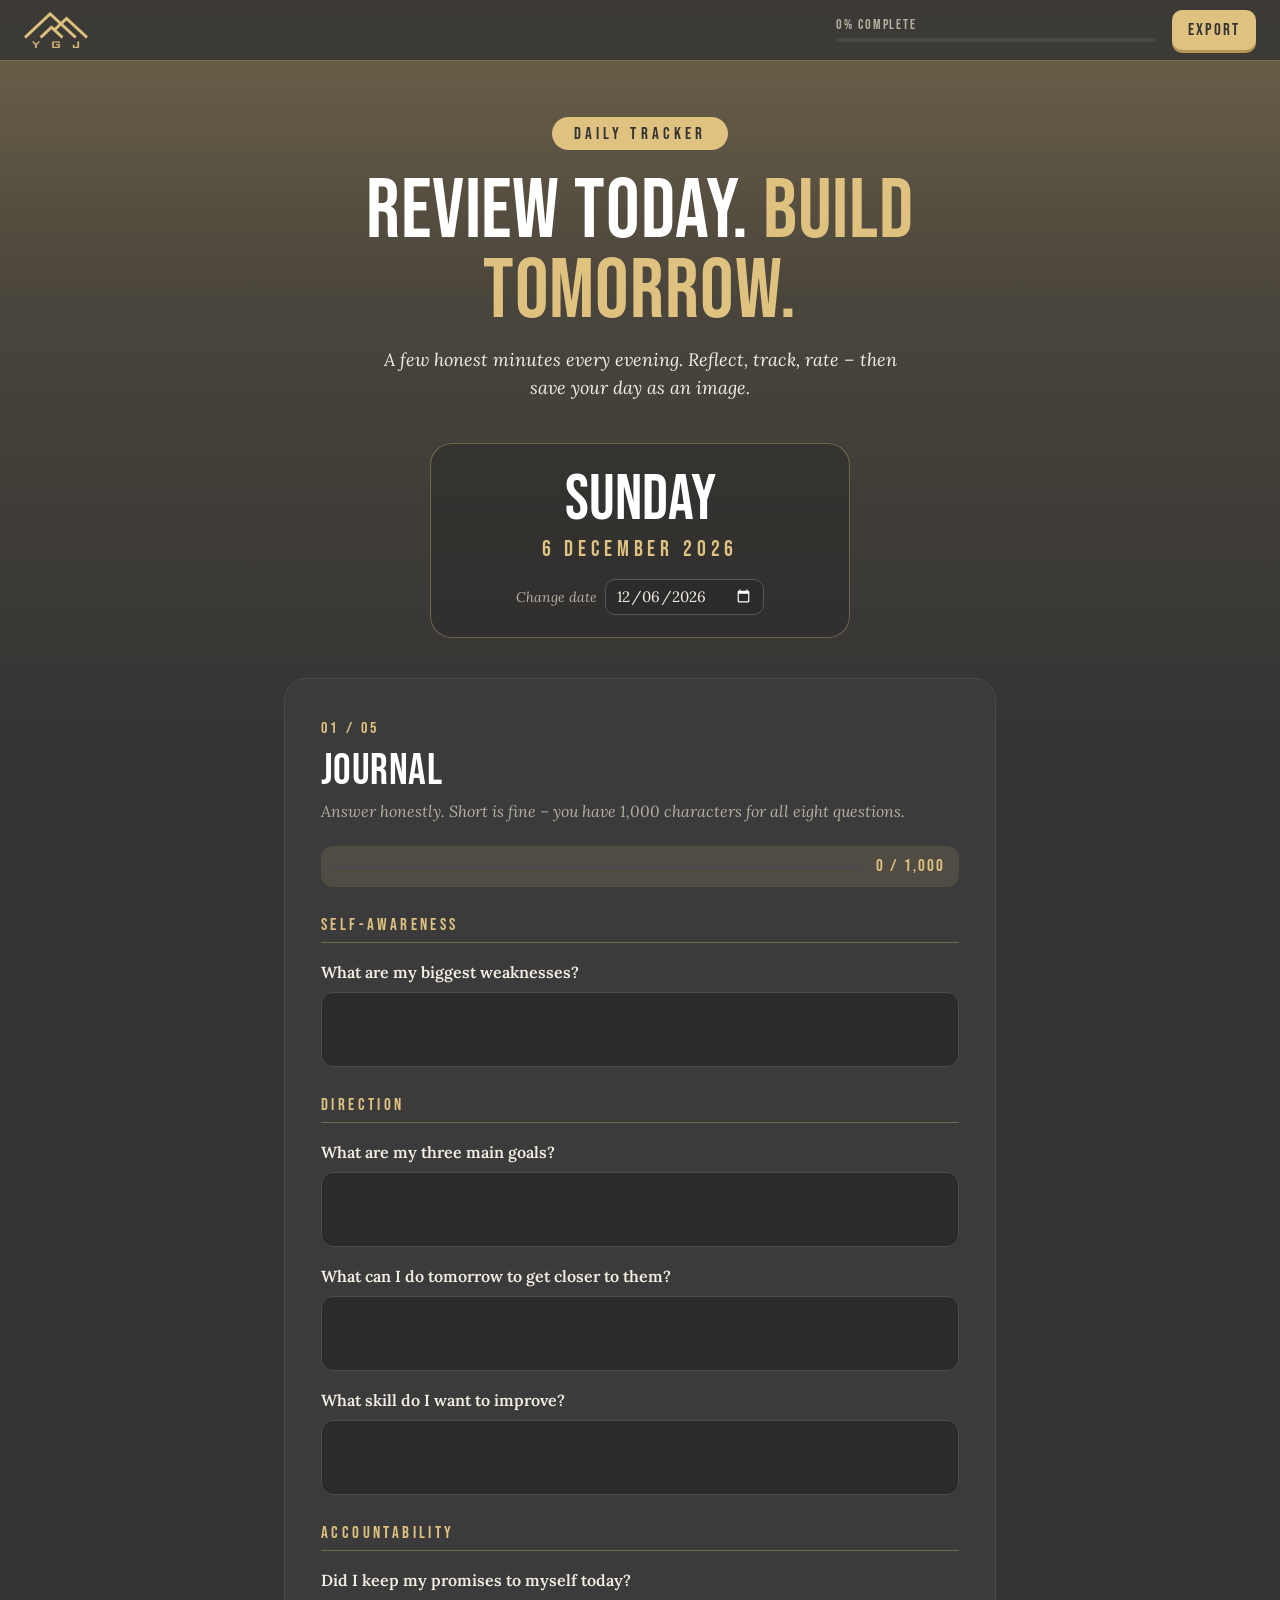
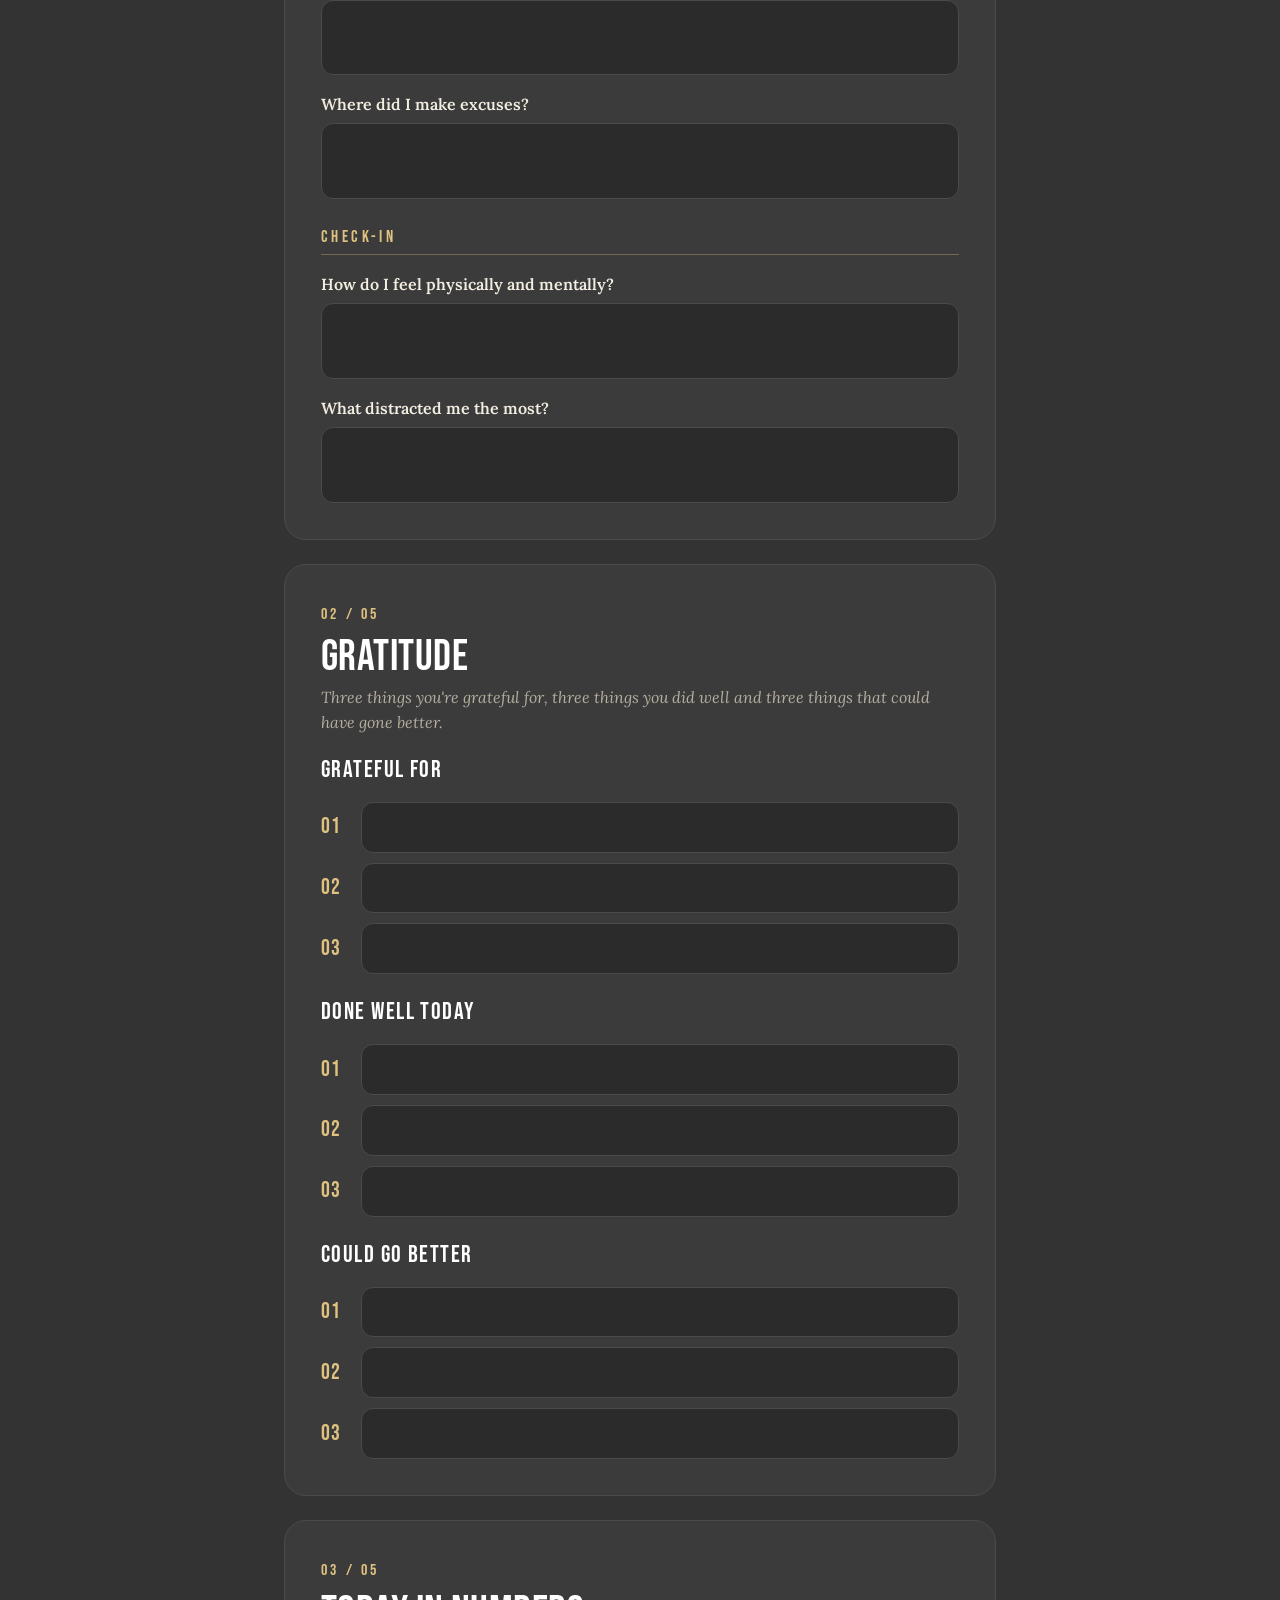
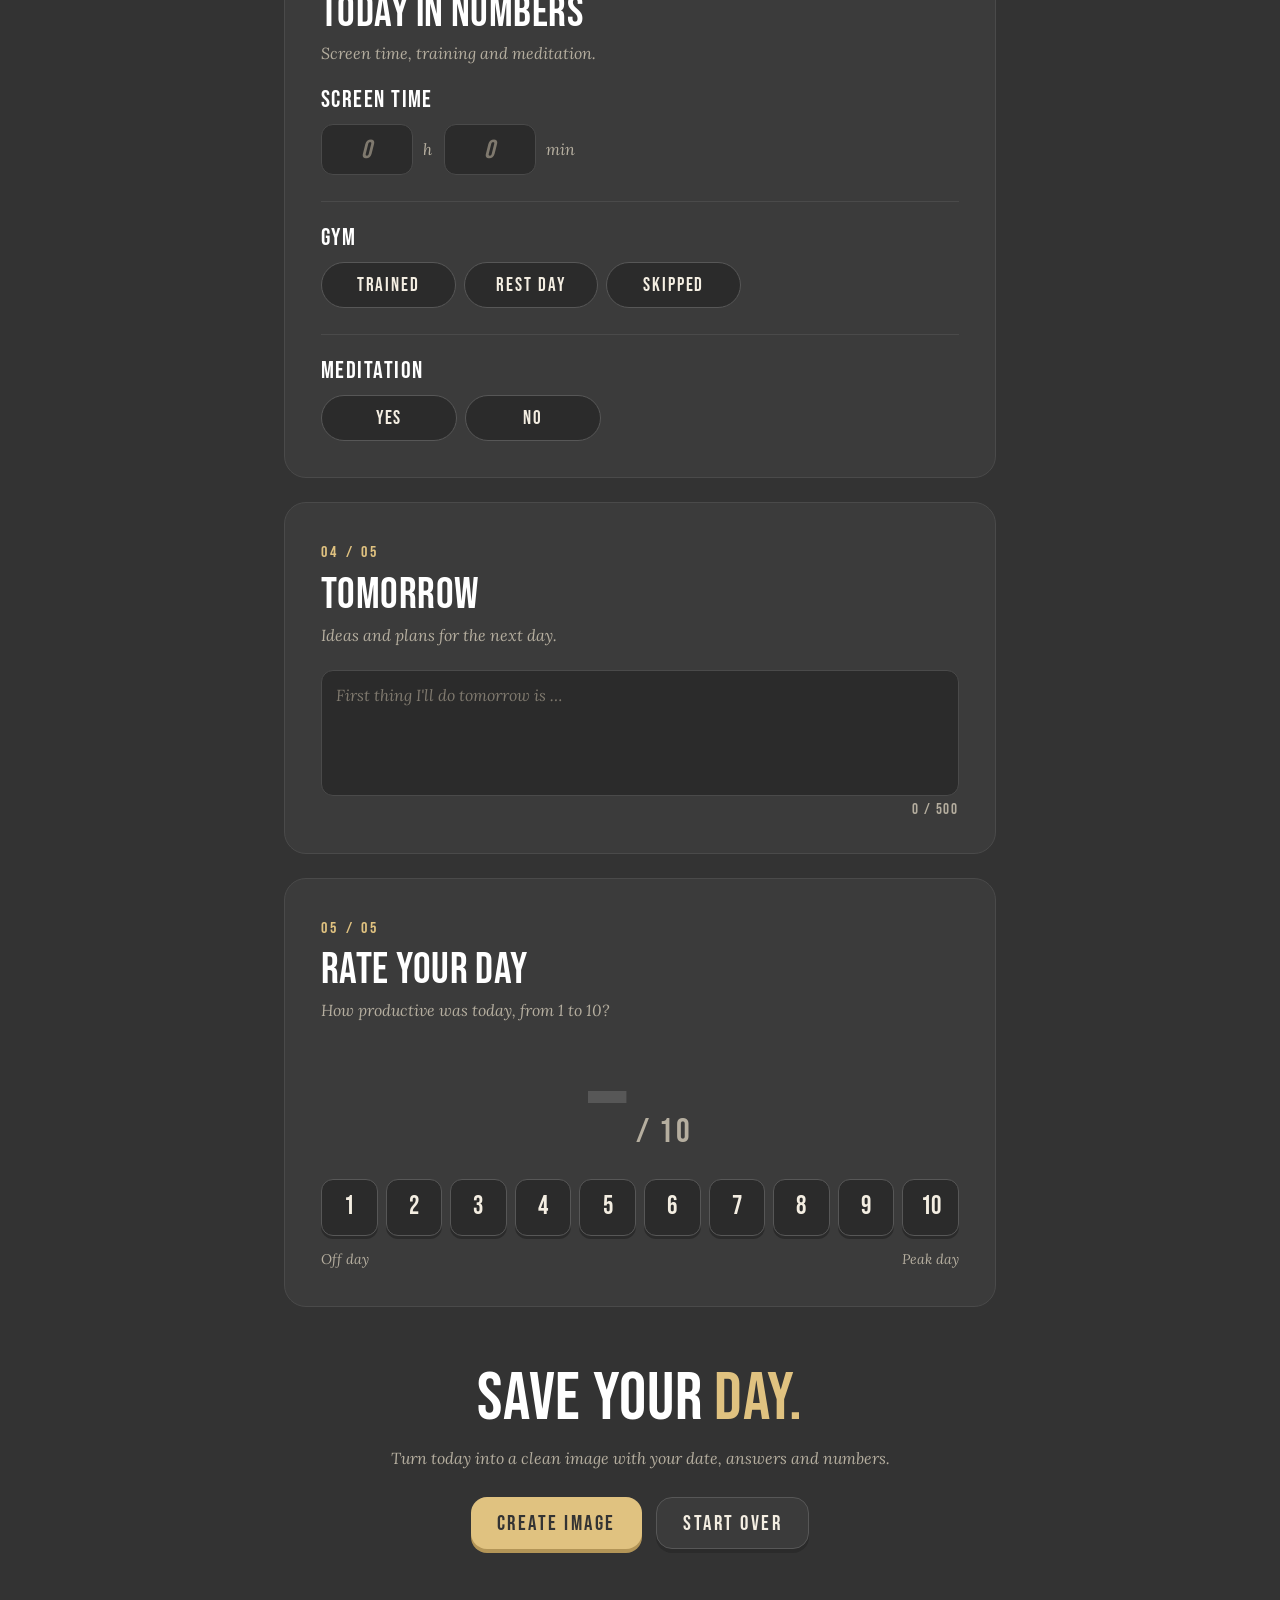
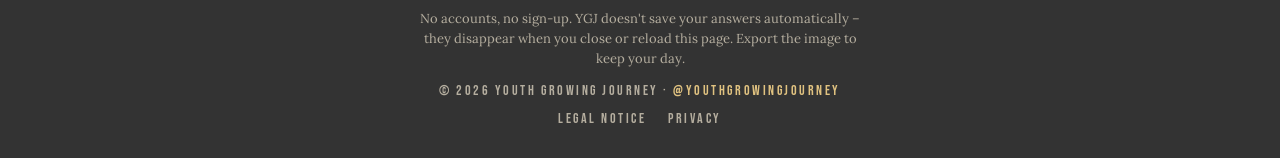
==== commit bb2620ee: "Legal notice and privacy policy in English Rename impressum.html -> imprint.html and datenschutz.htm" ====
--- a/index.html
+++ b/index.html
@@ -237,8 +237,8 @@
     <p class="foot-brand">© <span id="year">2026</span> Youth Growing Journey · <a href="https://www.instagram.com/youthgrowingjourney/" rel="noopener" target="_blank">@youthgrowingjourney</a></p>
     <!-- neuer Tab, damit die Eingaben im Tracker erhalten bleiben -->
     <nav class="foot-links" aria-label="Legal">
-      <a href="impressum.html" target="_blank">Impressum</a>
-      <a href="datenschutz.html" target="_blank">Datenschutz</a>
+      <a href="imprint.html" target="_blank">Legal notice</a>
+      <a href="privacy.html" target="_blank">Privacy</a>
     </nav>
   </footer>
 
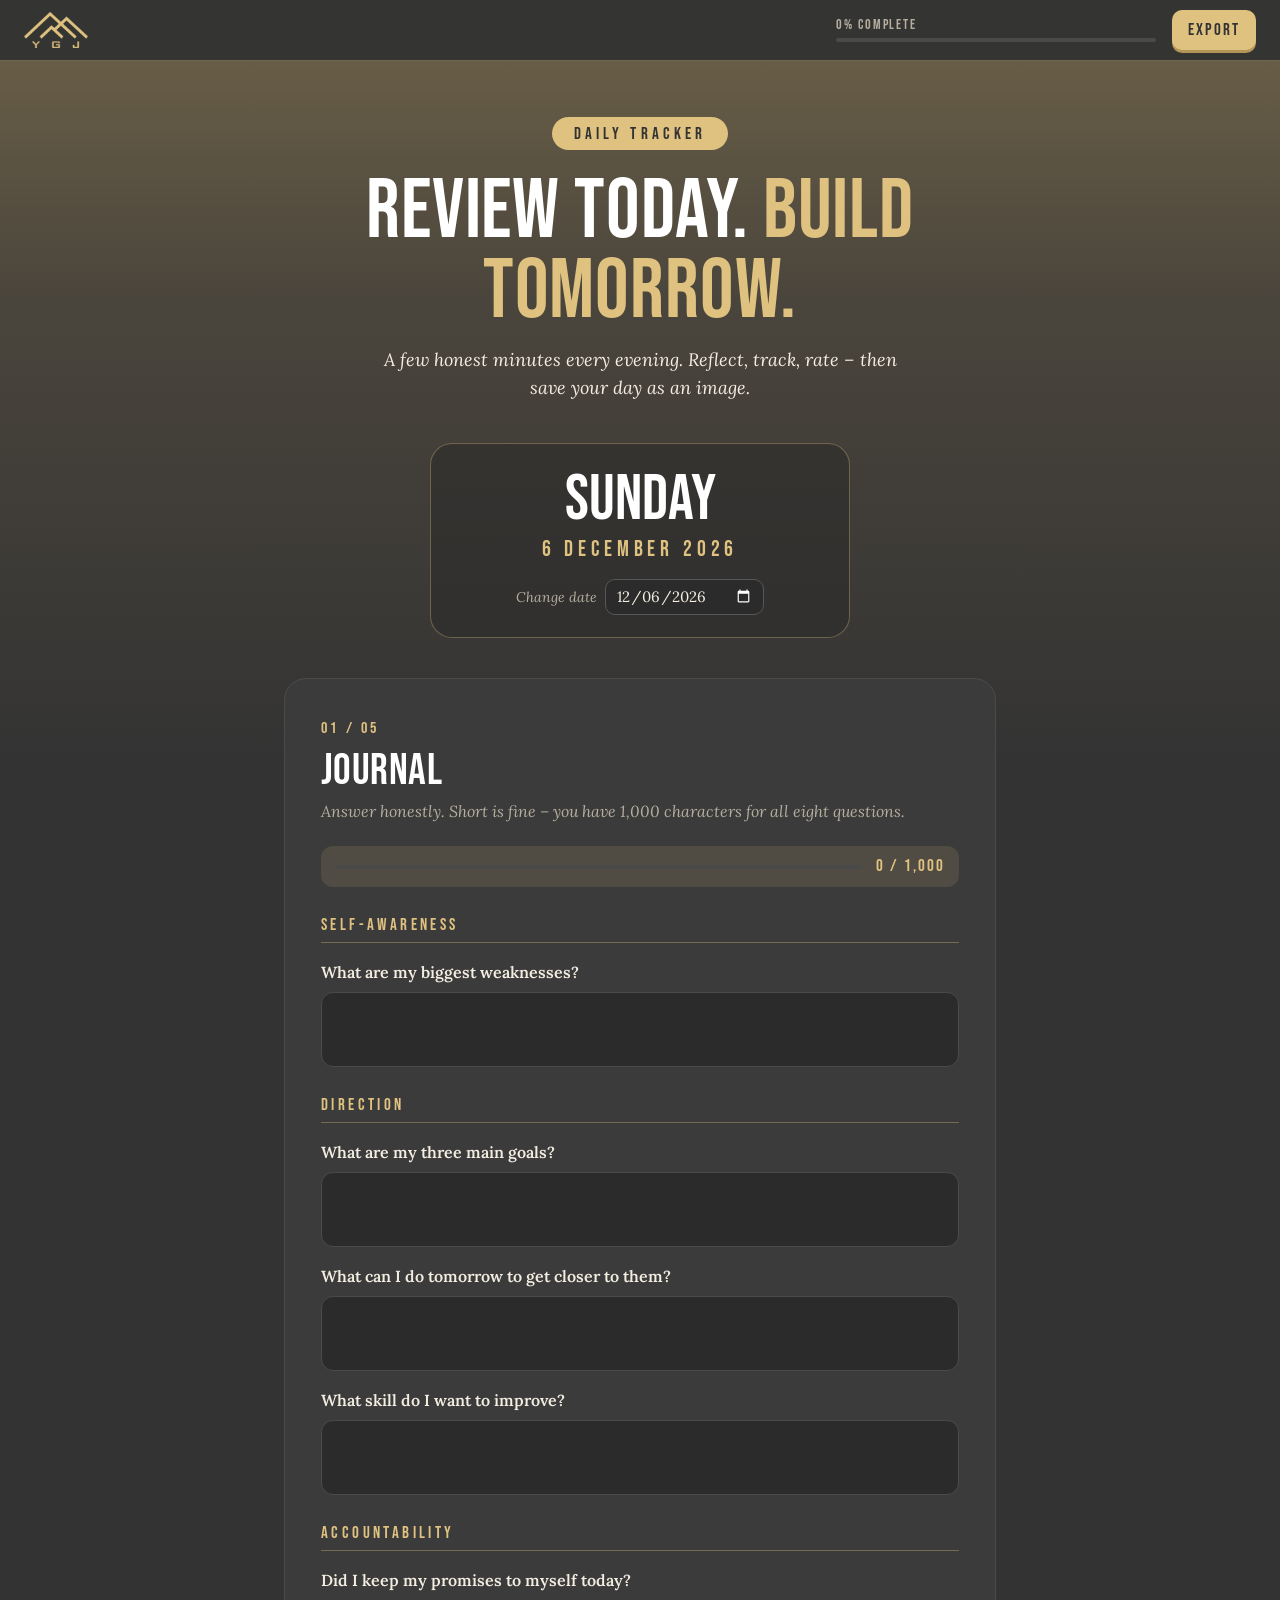
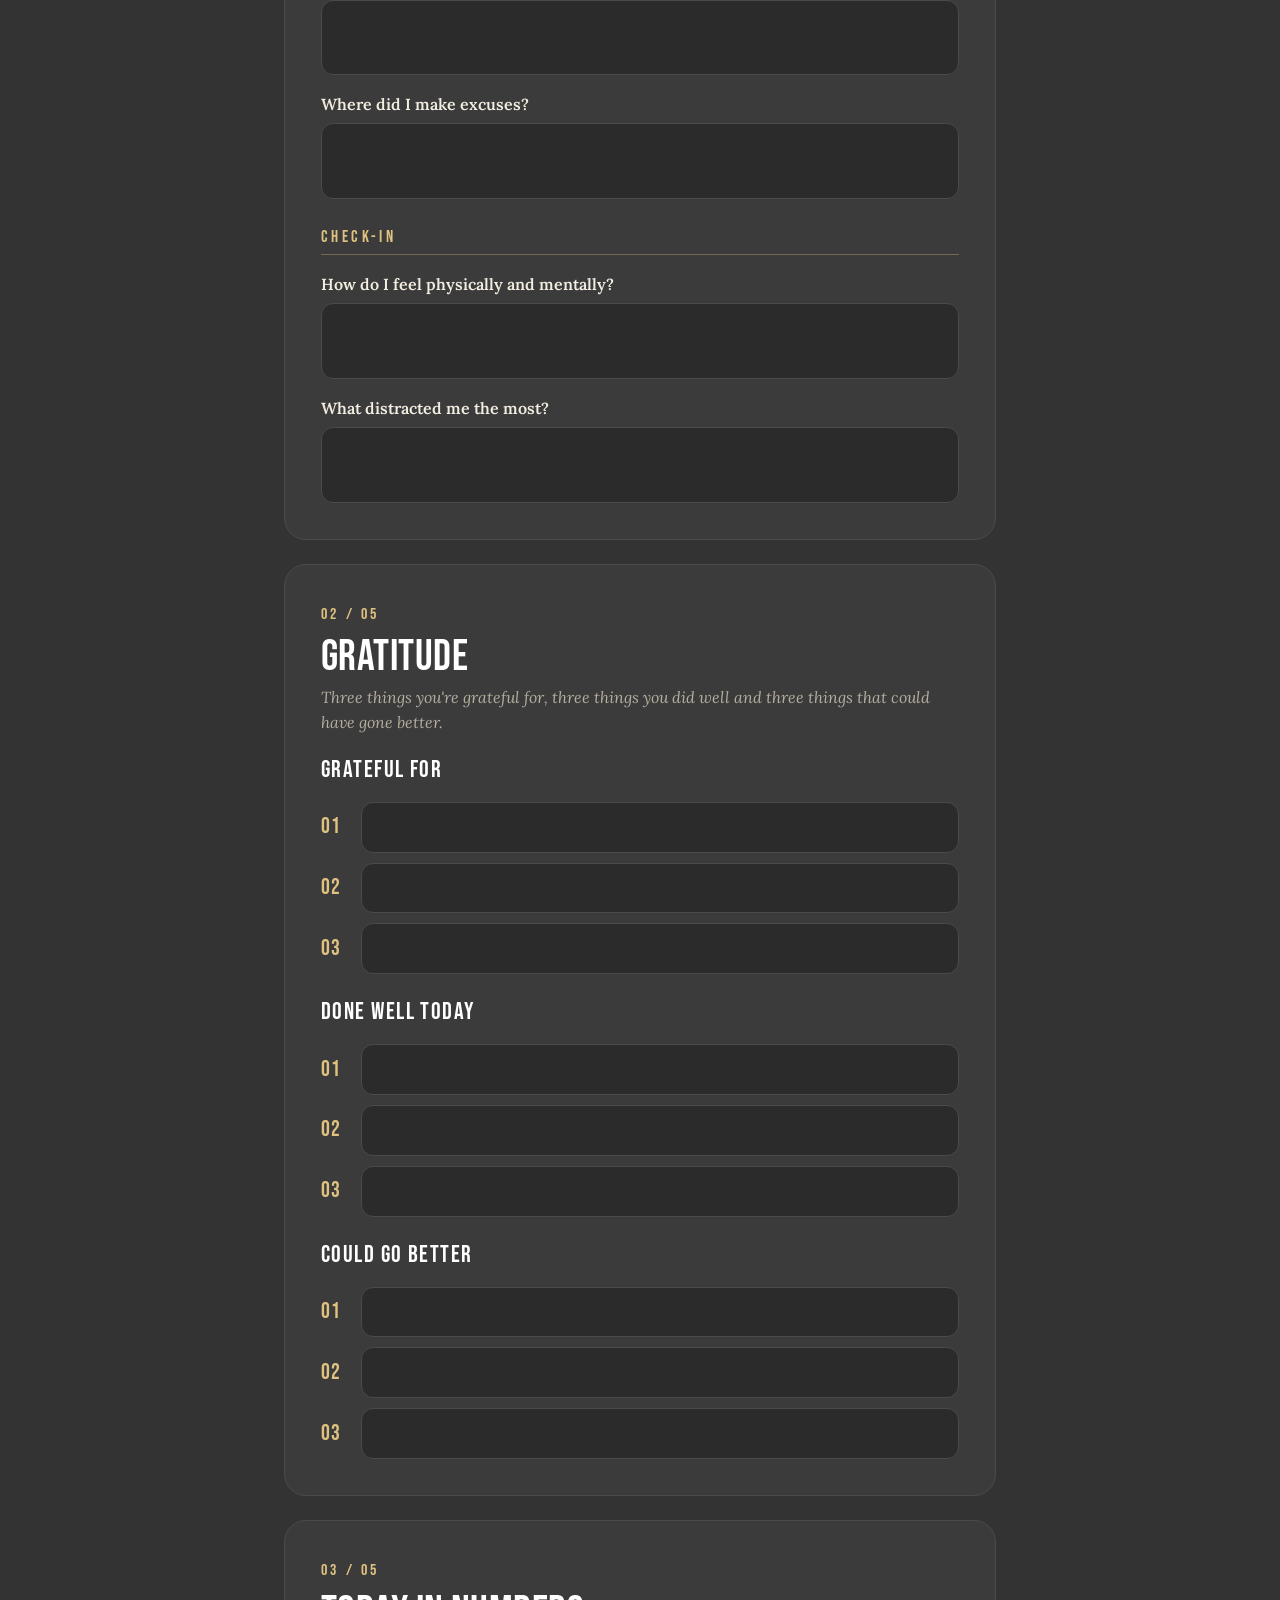
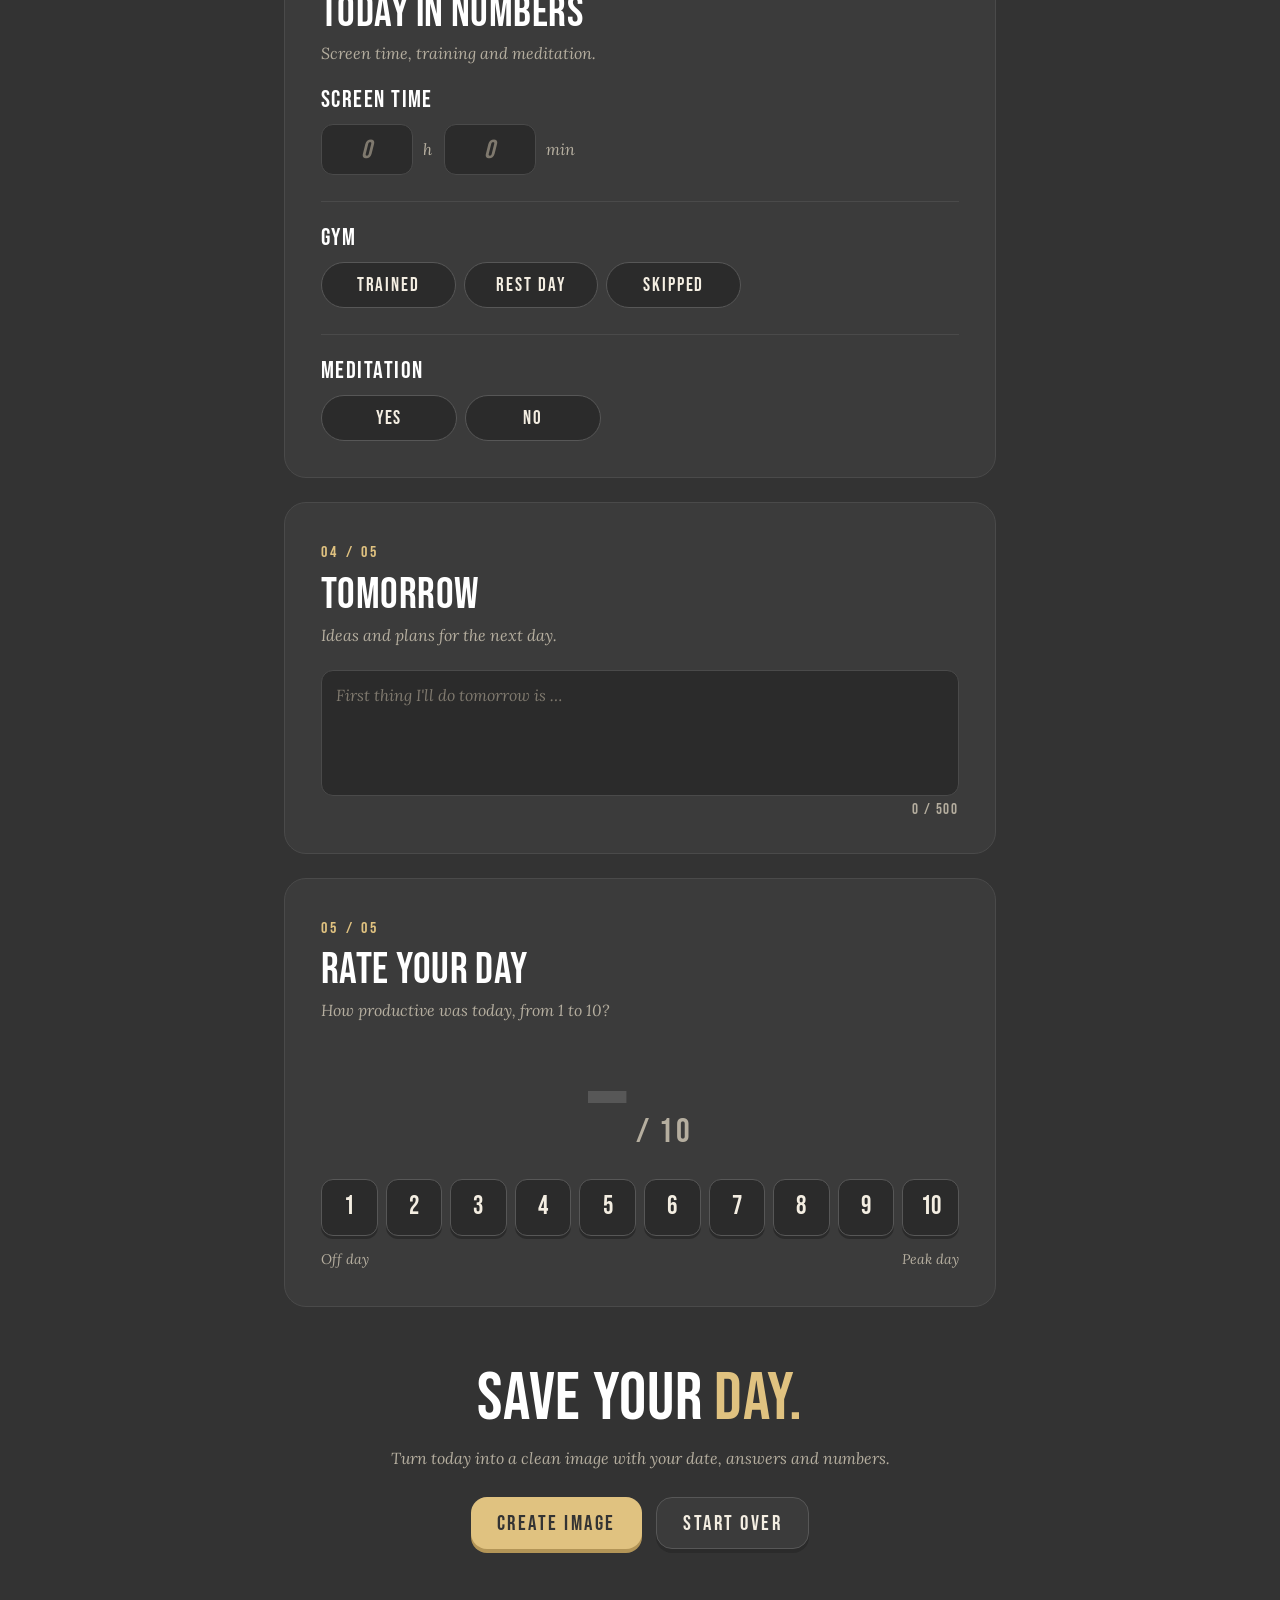
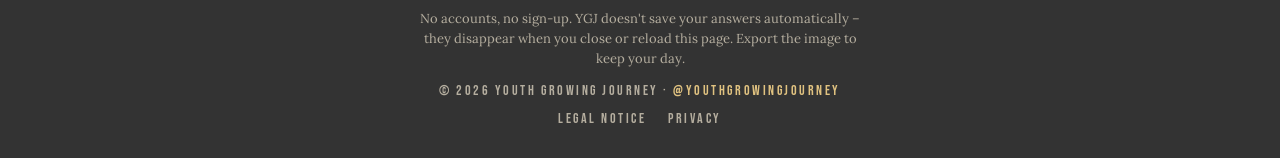
==== commit 7673871d: "In-app browser handoff and export robustness fixes In-app browsers (Instagram, Facebook, TikTok …) b" ====
--- a/index.html
+++ b/index.html
@@ -36,6 +36,15 @@
       <h1 class="hero-title">Review today. <em>Build tomorrow.</em></h1>
       <p class="hero-sub">A few honest minutes every evening. Reflect, track, rate&nbsp;– then save your day as an image.</p>
 
+      <div class="notice" id="inAppBanner" hidden>
+        <p><strong data-app-name>This in-app browser</strong> can't save images. Open the tracker in your browser&nbsp;– your entries come with you.</p>
+        <div class="notice-actions">
+          <button type="button" class="btn btn-gold btn-small" data-action="open-browser">Open in browser</button>
+          <button type="button" class="link-btn" data-action="copy-link">Copy link</button>
+        </div>
+        <p class="notice-help" hidden>Didn't open? Tap the ··· menu at the top and choose “Open in browser”, or copy the link and paste it into Safari or Chrome.</p>
+      </div>
+
       <div class="day">
         <p class="day-weekday" id="dayWeekday">Today</p>
         <p class="day-date" id="dayDate"></p>
@@ -250,11 +259,19 @@
     <div class="preview-body">
       <img id="previewImg" alt="Exported daily tracker image">
     </div>
+    <div class="notice" id="inAppNote" hidden>
+      <p><strong data-app-name>This in-app browser</strong> blocks downloads. Open the tracker in your browser to save the image&nbsp;– your entries come with you.</p>
+      <div class="notice-actions">
+        <button type="button" class="btn btn-gold btn-small" data-action="open-browser-export">Open in browser</button>
+        <button type="button" class="link-btn" data-action="copy-link">Copy link</button>
+      </div>
+      <p class="notice-help" hidden>Didn't open? Tap the ··· menu at the top and choose “Open in browser”, or copy the link and paste it into Safari or Chrome.</p>
+    </div>
     <div class="preview-actions">
       <a class="btn btn-gold" id="downloadLink" download>Download PNG</a>
-      <button type="button" class="btn btn-ghost" id="shareBtn" hidden>Share</button>
-    </div>
-    <p class="preview-hint">On your phone you can also press and hold the image to save it.</p>
+      <button type="button" class="btn btn-ghost" id="shareBtn" hidden>Save / Share</button>
+    </div>
+    <p class="preview-hint" id="previewHint">You can also press and hold the image to save it.</p>
   </dialog>
 
   <div class="toast" id="toast" role="status" aria-live="polite"></div>
--- a/styles.css
+++ b/styles.css
@@ -123,6 +123,11 @@
   color: var(--gold);
 }
 
+/* hidden muss auch gegen display-Regeln wie .btn { display: inline-flex } gewinnen */
+[hidden] {
+  display: none !important;
+}
+
 .visually-hidden {
   position: absolute !important;
   width: 1px;
@@ -148,9 +153,8 @@
   gap: 16px;
   padding: 10px var(--gutter);
   padding-top: max(10px, env(safe-area-inset-top));
-  background: rgba(51, 51, 51, 0.82);
-  -webkit-backdrop-filter: blur(12px);
-  backdrop-filter: blur(12px);
+  /* bewusst ohne backdrop-filter: der kostet auf Handy-GPUs viel Speicher */
+  background: rgba(51, 51, 51, 0.97);
   border-bottom: 1px solid var(--gold-line);
 }
 
@@ -575,10 +579,6 @@
 .duration input::-webkit-inner-spin-button {
   -webkit-appearance: none;
   margin: 0;
-}
-
-.duration[hidden] {
-  display: none;
 }
 
 /* Segment-Auswahl und Bewertung: Radio unsichtbar, Label als Button */
@@ -901,6 +901,56 @@
 
 .preview-actions .btn {
   flex: 1 1 160px;
+}
+
+/* Hinweis für In-App-Browser (oben auf der Seite und in der Vorschau) */
+.notice {
+  margin: 20px 0 0;
+  padding: 14px 16px;
+  border: 1px solid var(--gold-line);
+  border-radius: 12px;
+  background: var(--gold-soft);
+  font-size: 15px;
+  line-height: 1.5;
+  text-align: left;
+  color: var(--text);
+}
+
+.notice p {
+  margin: 0;
+}
+
+.notice strong {
+  color: var(--gold);
+}
+
+.notice-actions {
+  display: flex;
+  flex-wrap: wrap;
+  align-items: center;
+  gap: 18px;
+  margin-top: 14px;
+}
+
+.notice-help {
+  margin-top: 12px !important;
+  font-size: 14px;
+  color: var(--text-muted);
+}
+
+.preview .notice {
+  margin: 14px 18px 0;
+}
+
+.link-btn {
+  padding: 0;
+  border: 0;
+  background: none;
+  color: var(--gold);
+  font: inherit;
+  font-weight: 600;
+  text-decoration: underline;
+  cursor: pointer;
 }
 
 .preview-hint {
